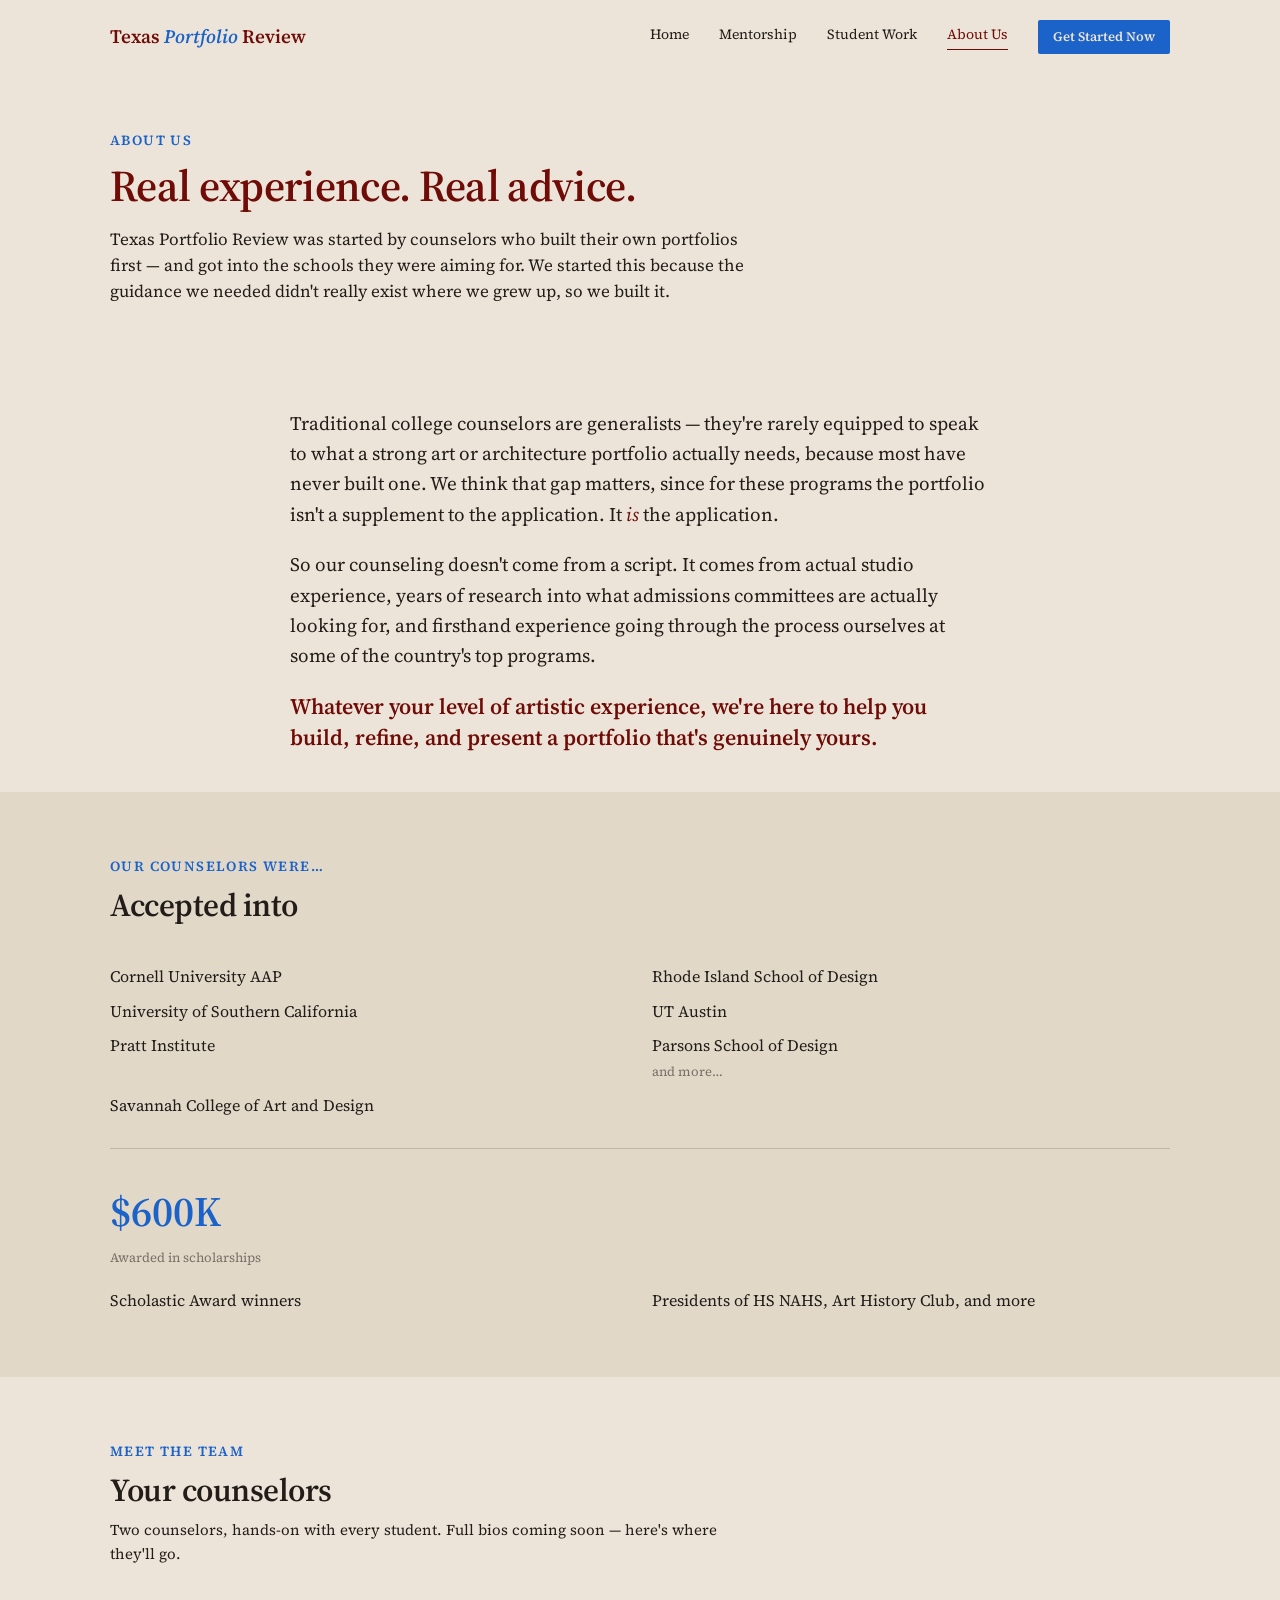
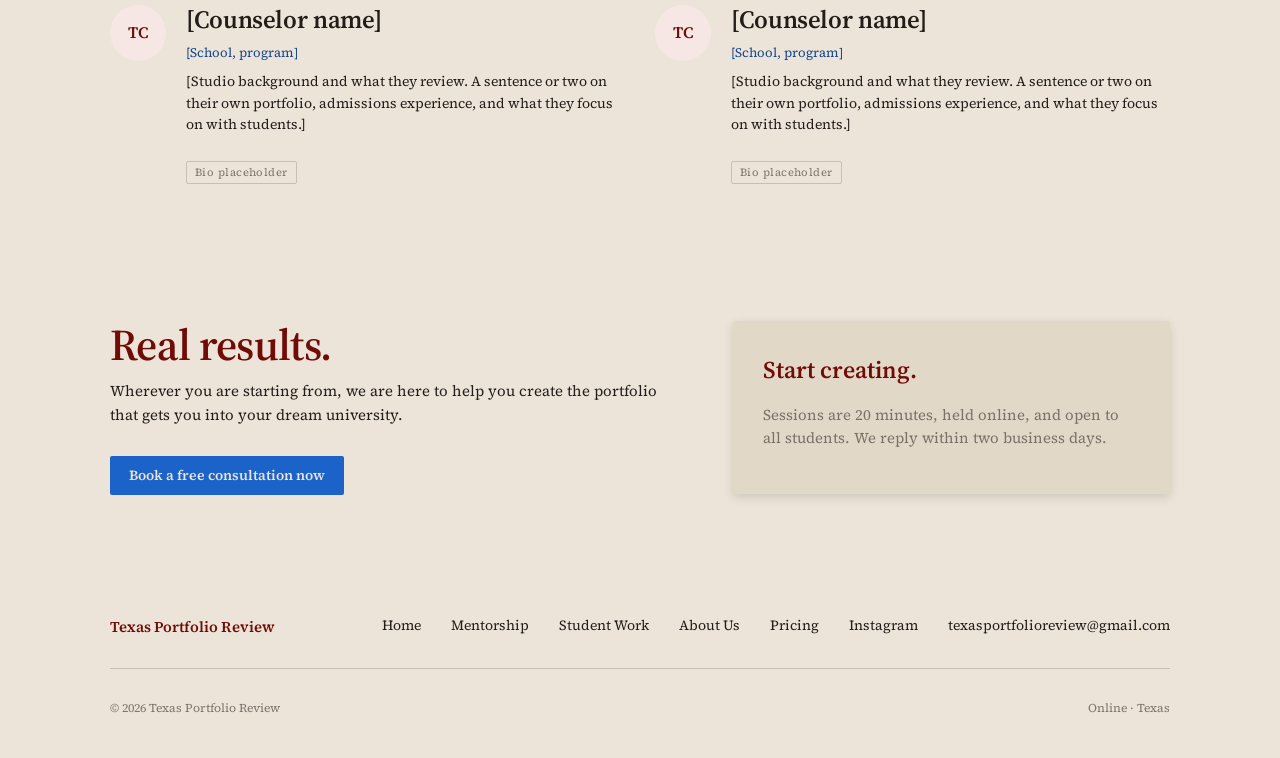
==== about.html @ 8acb7bf2 "Restructure About Us mission copy, sync school list, clean up stats Pull the closing mission sentenc" ====
<!DOCTYPE html>
<html lang="en">
<head>
<meta charset="UTF-8">
<script>document.documentElement.classList.add("js");</script>
<meta name="viewport" content="width=device-width, initial-scale=1.0">
<title>About Us — Texas Portfolio Review</title>
<meta name="description" content="Meet Texas Portfolio Review — counselors with real studio experience helping Texas students build admittance-worthy art and architecture portfolios.">
<link rel="icon" type="image/png" href="images/logo.png">
<link rel="stylesheet" href="css/styles.css">
</head>
<body>

<header class="site-nav">
  <div class="container site-nav__inner">
    <a href="index.html" class="site-nav__brand">Texas <em>Portfolio</em> Review</a>
    <button class="site-nav__toggle" data-nav-toggle aria-expanded="false" aria-label="Toggle menu" aria-controls="primary-nav">
      <span class="bar"></span><span class="bar"></span><span class="bar"></span>
    </button>
    <nav class="site-nav__links" data-nav-links id="primary-nav" aria-label="Primary" hidden>
      <a href="index.html">Home</a>
      <a href="mentorship.html">Mentorship</a>
      <a href="student-work.html">Student Work</a>
      <a href="about.html" aria-current="page">About Us</a>
    </nav>
    <a href="pricing.html" class="btn btn-primary btn-sm site-nav__book">Get Started Now</a>
  </div>
</header>

<main>

  <section class="page-header">
    <div class="container">
      <div class="kicker">About us</div>
      <h1>Real experience. Real advice.</h1>
      <p>Texas Portfolio Review was started by counselors who built their own portfolios first — and got into the schools they were aiming for. We started this because the guidance we needed didn't really exist where we grew up, so we built it.</p>
    </div>
  </section>

  <!-- ============ INTRO ============ -->
  <section class="section section--tight">
    <div class="container" style="max-width: 760px;">
      <p style="font-size:19px; line-height:1.6;">Traditional college counselors are generalists — they're rarely equipped to speak to what a strong art or architecture portfolio actually needs, because most have never built one. We think that gap matters, since for these programs the portfolio isn't a supplement to the application. It <em style="font-style:italic; color:var(--color-accent-700);">is</em> the application.</p>
      <p style="font-size:19px; line-height:1.6; margin-top:20px;">So our counseling doesn't come from a script. It comes from actual studio experience, years of research into what admissions committees are actually looking for, and firsthand experience going through the process ourselves at some of the country's top programs.</p>
      <p class="pull">Whatever your level of artistic experience, we're here to help you build, refine, and present a portfolio that's genuinely yours.</p>
    </div>
  </section>

  <!-- ============ CREDENTIALS ============ -->
  <section class="section section--surface">
    <div class="container">
      <div class="section-head">
        <div class="kicker">Our counselors were…</div>
        <h2>Accepted into</h2>
      </div>
      <ul class="school-list">
        <li>Cornell University AAP</li>
        <li>Rhode Island School of Design</li>
        <li>University of Southern California</li>
        <li>UT Austin</li>
        <li>Pratt Institute</li>
        <li>Parsons School of Design<br><span style="font-size:13px; color:var(--color-text-muted);">and more…</span></li>
        <li>Savannah College of Art and Design</li>
      </ul>
      <div style="border-top: 1px solid var(--color-divider); margin-top: var(--space-6); padding-top: var(--space-6);">
        <div class="stat-block">
          <div class="stat-block__num" style="font-size:42px;">$600K</div>
          <div class="stat-block__label">Awarded in scholarships</div>
        </div>
        <ul class="school-list" style="margin-top: var(--space-4); margin-bottom: 0;">
          <li>Scholastic Award winners</li>
          <li>Presidents of HS NAHS, Art History Club, and more</li>
        </ul>
      </div>
    </div>
  </section>

  <!-- ============ COUNSELORS ============ -->
  <section class="section" id="counselors">
    <div class="container">
      <div class="section-head">
        <div class="kicker">Meet the team</div>
        <h2>Your counselors</h2>
        <p>Two counselors, hands-on with every student. Full bios coming soon — here's where they'll go.</p>
      </div>
      <div class="counselor-grid">
        <div class="counselor-card">
          <div class="counselor-card__avatar">TC</div>
          <div>
            <h3>[Counselor name]</h3>
            <div class="counselor-card__role">[School, program]</div>
            <p class="bio">[Studio background and what they review. A sentence or two on their own portfolio, admissions experience, and what they focus on with students.]</p>
            <span class="placeholder-tag">Bio placeholder</span>
          </div>
        </div>
        <div class="counselor-card">
          <div class="counselor-card__avatar">TC</div>
          <div>
            <h3>[Counselor name]</h3>
            <div class="counselor-card__role">[School, program]</div>
            <p class="bio">[Studio background and what they review. A sentence or two on their own portfolio, admissions experience, and what they focus on with students.]</p>
            <span class="placeholder-tag">Bio placeholder</span>
          </div>
        </div>
      </div>
    </div>
  </section>

  <!-- ============ CLOSER ============ -->
  <section class="closer">
    <div class="container closer__grid">
      <div>
        <h2>Real results.</h2>
        <p>Wherever you are starting from, we are here to help you create the portfolio that gets you into your dream university.</p>
        <div style="margin-top:30px;">
          <a href="#" class="btn btn-primary" data-open-consult>Book a free consultation now</a>
        </div>
      </div>
      <div class="closer__panel elev-md">
        <p class="tag">Start creating.</p>
        <p style="font-size:15px; color:var(--color-text-muted);">Sessions are 20 minutes, held online, and open to all students. We reply within two business days.</p>
      </div>
    </div>
  </section>

</main>

<footer class="site-footer">
  <div class="container">
    <div class="site-footer__top">
      <span class="site-footer__brand">Texas Portfolio Review</span>
      <a href="index.html">Home</a>
      <a href="mentorship.html">Mentorship</a>
      <a href="student-work.html">Student Work</a>
      <a href="about.html">About Us</a>
      <a href="pricing.html">Pricing</a>
      <a href="https://www.instagram.com/texasportfolioreview/" target="_blank" rel="noopener">Instagram</a>
      <a href="mailto:texasportfolioreview@gmail.com">texasportfolioreview@gmail.com</a>
    </div>
    <hr class="rule">
    <div class="site-footer__bottom">
      <span>© 2026 Texas Portfolio Review</span>
      <span>Online · Texas</span>
    </div>
  </div>
</footer>

<!-- ============ BOOK-A-CONSULTATION MODAL (shared) ============ -->
<div class="modal-backdrop" id="consult-modal" hidden>
  <div class="modal" role="dialog" aria-modal="true" aria-labelledby="consult-title">
    <button class="modal__close" type="button" data-close-consult aria-label="Close">&times;</button>

    <form id="consult-form" novalidate action="https://formspree.io/f/myeganda" method="POST">
      <input type="hidden" name="_subject" value="New consultation request — Texas Portfolio Review">
      <div class="modal__eyebrow">Free intro consultation</div>
      <h2 id="consult-title">Book a free consultation</h2>
      <p class="modal__intro">No cost, no obligation, 20 minutes, held online. Tell us a bit about the student and we'll follow up within two business days.</p>

      <div class="field">
        <label for="cf-name">Student name</label>
        <input class="input" id="cf-name" name="name" type="text" placeholder="First and last" required>
      </div>
      <div class="field">
        <label for="cf-email">Email</label>
        <input class="input" id="cf-email" name="email" type="email" placeholder="you@example.com" required>
      </div>
      <div class="field">
        <label for="cf-grade">Grade level</label>
        <input class="input" id="cf-grade" name="grade" type="text" placeholder="e.g. 11th grade" required>
      </div>
      <div class="field">
        <label for="cf-pathway">Which pathway interests you?</label>
        <select class="input" id="cf-pathway" name="pathway">
          <option value="">Not sure yet</option>
          <option value="Early Start">Early Start</option>
          <option value="Review &amp; Refine">Review &amp; Refine</option>
          <option value="Baseline">Baseline</option>
          <option value="Async Review">Async Review</option>
        </select>
      </div>
      <div class="field">
        <label for="cf-message">Tell us about your work</label>
        <textarea class="input" id="cf-message" name="message" placeholder="Media you work in, where your portfolio stands today, schools you have in mind."></textarea>
      </div>

      <button type="submit" class="btn btn-primary btn-block">Request my free consultation</button>
      <p class="form-error" id="consult-error" hidden></p>
      <p class="form-note">Sessions are 20 minutes, held online. We reply within two business days.</p>
    </form>

    <div class="form-success" id="consult-success" hidden>
      <div class="form-success__mark">&check;</div>
      <h2>Request received</h2>
      <p>Thanks — we'll follow up by email within two business days to schedule your free consultation.</p>
    </div>
  </div>
</div>

<script src="js/main.js"></script>
</body>
</html>
---- css/styles.css ----
/* Broadsheet — design-system tokens and component classes. This file is the source of truth for the system's look; retune it here and see readme.md. */
@import url('https://fonts.googleapis.com/css2?family=Source+Serif+4:ital,wght@0,400;0,600;1,400&display=swap');

:root {
  /* Texas Portfolio Review — warm paper ground with the TPR red/blue
     override in place of Broadsheet's default cyan/magenta. See
     DESIGN-CONTEXT.md for the source of these values. */
  --color-bg: #ece4d8;
  --color-surface: #e2d8c8;
  --color-text: #221d19;
  --color-text-muted: color-mix(in srgb, var(--color-text) 55%, transparent);
  --color-accent: #a3120b;
  --color-accent-2: #1b62c9;
  --color-divider: color-mix(in srgb, #221d19 18%, transparent);

  /* Tonal ramps — generated in OKLCH on one shared lightness scale, so the
     same step of any role matches the others in visual value. */
  --color-neutral-100: #f8f4f4;
  --color-neutral-200: #eae7e7;
  --color-neutral-300: #d7d3d3;
  --color-neutral-400: #bab6b6;
  --color-neutral-500: #9b9797;
  --color-neutral-600: #7d7979;
  --color-neutral-700: #605d5d;
  --color-neutral-800: #444141;
  --color-neutral-900: #2d2b2b;

  --color-accent-100: #f7e7e4;
  --color-accent-200: #eecdc8;
  --color-accent-300: #e0a49c;
  --color-accent-400: #cd6a60;
  --color-accent-500: #b8332a;
  --color-accent-600: #8b0f09;
  --color-accent-700: #700c07;
  --color-accent-800: #560906;
  --color-accent-900: #380705;

  --color-accent-2-100: #e7eefb;
  --color-accent-2-200: #cbdcf6;
  --color-accent-2-300: #9eb9e3;
  --color-accent-2-400: #7197cf;
  --color-accent-2-500: #4474bc;
  --color-accent-2-600: #1751a8;
  --color-accent-2-700: #16468c;
  --color-accent-2-800: #113468;
  --color-accent-2-900: #0c2244;

  /* The third process ink — review round 3: the deck's print treatments
     (the CMYK separation and the misregistered plate numerals below) need
     the full four-color set. Cyan and magenta are the system's own accents;
     this yellow completes them, muted to the same press-ink register. A
     print treatment color, not an interface accent — body copy and chrome
     never take it. */
  --color-process-yellow: #edbb00;

  --font-heading: "Source Serif 4", system-ui, sans-serif;
  --font-heading-weight: 600;
  --font-body: "Source Serif 4", system-ui, sans-serif;

  --space-1: 5.0px;
  --space-2: 10.0px;
  --space-3: 15.0px;
  --space-4: 20.0px;
  --space-6: 30.0px;
  --space-8: 40.0px;

  --radius-sm: 1px;
  --radius-md: 2px;
  --radius-lg: 4px;

  /* Elevation — derived from the ground: soft ink-tinted shadows on a
     light theme, a hairline edge + ambient darkness on a dark one. */
  --shadow-sm: 0 1px 2px color-mix(in srgb, #2d2b2b 14%, transparent);
  --shadow-md: 0 3px 10px color-mix(in srgb, #2d2b2b 16%, transparent);
  --shadow-lg: 0 12px 32px color-mix(in srgb, #2d2b2b 22%, transparent);
}

body {
  background: var(--color-bg);
  color: var(--color-text);
  font-family: var(--font-body);
}
h1, h2, h3, h4 { font-family: var(--font-heading); font-weight: var(--font-heading-weight); }

.halftone{position:relative;filter:grayscale(0.35) contrast(1.15);overflow:hidden}
.halftone::after{content:"";position:absolute;inset:0;pointer-events:none;
  background-image:radial-gradient(circle,rgba(0,0,0,0.22) 30%,transparent 32%);
  background-size:3px 3px;mix-blend-mode:multiply}

/* The four-color separation treatment (review round 3) — a photograph
   printed as its misregistered process plates, after the Catalogue Three
   grammar. Markup: a figure.cmyk holding five copies of the image — the
   first is the layout sizer (hidden), then one per plate, each tagged
   .sep-c/.sep-m/.sep-y/.sep-k. The plates are extracted live by the SVG
   feColorMatrix filters in print-plates.js, the system's own defs —
   inlined in the compiled bundle every template page loads, and a
   page that links styles.css directly adds
   <script src="print-plates.js"></script> itself (the defs must be in
   the document: a data-URI filter reference would not survive Chromium,
   and external-file references are unreliable across engines) — nudged
   a few pixels out of register, and multiplied
   onto the paper ground; the halftone dot screens the recombined print.
   The plate offsets live with the deck's projection-scale CSS, since
   misregistration is sized to the output. */
.cmyk{position:relative;overflow:hidden;background:var(--color-bg)}
.cmyk img:first-child{opacity:0} /* layout sizer AND the alt-bearing image — opacity
  keeps it in the accessibility tree (visibility:hidden would drop the figure's only
  description); fully transparent, it adds nothing to the multiply backdrop */
.cmyk img+img{position:absolute;inset:0;width:100%;height:100%;object-fit:cover;mix-blend-mode:multiply}
.cmyk .sep-c{filter:url(#sep-c)}
.cmyk .sep-m{filter:url(#sep-m)}
.cmyk .sep-y{filter:url(#sep-y)}
.cmyk .sep-k{filter:url(#sep-k)}
.cmyk::after{content:"";position:absolute;inset:0;pointer-events:none;
  background-image:radial-gradient(circle,rgba(0,0,0,0.22) 30%,transparent 32%);
  background-size:3px 3px;mix-blend-mode:multiply}

/* The one-image separation (review round 9, promoted from the deck in the
   landing divergence) — the same four plates as ONE compound filter,
   #sep-all in print-plates.js, for a single swappable image: a .print
   wrapper inside the figure holds one <image-slot>, and the filter
   extracts, offsets and multiplies the plates live from whatever the slot
   shows. Markup: figure.cmyk > .print > image-slot (the page sizes the
   .print — aspect-ratio, or absolute fill for bleeds). Hover resolves
   the print into the photograph — the pressman checking registration on
   the light table — so the source shows crisp and any swap chrome stays
   legible; only the reduced-motion fallback below still lifts as a
   single cut (a url() filter cannot CSS-transition; the press driver
   animates the defs instead). */
.cmyk .print{position:relative;width:100%;filter:url(#sep-all)}
/* no hover end-state swap: the press driver (print-plates.js) eases the
   plates into register while purifying their inks to the pure-process
   separation on the same curve, so the converged four-plate merge IS
   the photograph (their multiply equals SourceGraphic by construction)
   — no cut anywhere on the animated path */
@media (prefers-reduced-motion: reduce), (hover: none), (pointer: coarse) {
  .cmyk .print:hover{filter:none} /* without the driver (it stands down on
    exactly these conditions), hover stays the old single cut to the
    crisp source */
}
.cmyk .print image-slot{width:100%;height:100%;display:block}

/* The plate numeral (review rounds 3-4) — display figures set as
   misregistered process plates, the catalog's cover grammar. Review
   round 4 (Barron): THREE plates — C, M, Y only, no black plate — so the
   dark core comes entirely from the C×M×Y multiply overlap (the inks
   product to exact black), with the fringes the registration drift; and
   the spread pulled in by half (less jumbled: one figure with plate
   fringes rather than figures sliding apart). Markup: a .cmyk-num holding
   a .paper span (the white of the sheet: the glyph's union, built from
   offset text-shadow copies) and three .plate spans. The construction
   carries its own ground (--cmyk-num-ground, defaulting to paper) painted
   on its padding box, so the multiply plates always have their backdrop
   even inside an isolated stacking context (entrance animations); the
   padding bleeds wider than any plate offset and the negative margin
   hands the layout box back. Offsets are em-scaled to the glyph. The
   .paper span carries the text once for assistive tech; the .plate spans
   are aria-hidden repeats. */
.cmyk-num{--cmyk-num-ground:var(--color-bg);
  position:relative;width:fit-content;line-height:0.9;
  font-feature-settings:"pnum" 1;
  background:var(--cmyk-num-ground);padding:0.12em;margin:-0.12em}
.cmyk-num .paper{color:var(--color-bg); /* the white of the sheet — always paper,
  whatever the ground: the plates read as printed on paper even when the
  surrounding page is ink */
  text-shadow:0.036em 0.025em 0 var(--color-bg),-0.031em -0.023em 0 var(--color-bg)}
.cmyk-num .plate{position:absolute;inset:0.12em;mix-blend-mode:multiply;
  text-box:trim-both cap alphabetic /* the host trims to its cap box; each
  absolute plate must trim its own line the same way, or its glyphs sit a
  half-leading below the paper union */}
.cmyk-num .plate-c{color:var(--color-accent)}

/* The plate headline (divergence round 3, Barron: "use both" — the
   photograph's plates AND the cover grammar's text plates, on the same
   page). The same three-plate construction as .cmyk-num — paper span
   carrying the real text, C/M/Y plate repeats, dark core from the
   multiply overlap — at HALF the numeral's round-4 offsets: the serif's
   display hairlines are thinner than the numeral strokes the spread was
   measured on, and the full offsets swallow them whole (probed at the
   hero's 80px — the fringes read as an anaglyph poster, not a breath
   out of register) — recut for display
   headlines that sit in running text blocks on the page's own paper:
   no ground painting and no padding bleed (the numeral's ground exists
   for isolated stacking contexts; a headline on the page multiplies
   straight onto the sheet), no width:fit-content and no line-height
   override (the host display class owns its metrics — apply this to
   each .line, which is position:relative for its plates), and the
   plates are inert to the hand (pointer-events/user-select none, so a
   triple-click selects the headline once, not four times). Plates take
   the same pointer lean as .cmyk-num. */
.cmyk-head{position:relative}
.cmyk-head .paper{color:var(--color-bg);
  text-shadow:0.027em 0.0185em 0 var(--color-bg),-0.0245em -0.0175em 0 var(--color-bg)
  /* the union's copies sit at the construction's halved plate offsets
     PLUS the full lean (0.018+0.009 / 0.0125+0.006, and mirrored), so
     the union still backs the plates at viewport-edge lean — invisible
     on the page's own paper, load-bearing on any other ground */}
.cmyk-head .plate{position:absolute;inset:0;mix-blend-mode:multiply;
  pointer-events:none;user-select:none;
  text-box:trim-both cap alphabetic /* match the host's trim, or the
  plates sit a half-leading below the paper union */}
.cmyk-head .plate-c{color:var(--color-accent)}
.cmyk-head .plate-m{color:var(--color-accent-2);
  translate:calc(0.018em + 0.009em*var(--press-nx, 0)) calc(0.0125em + 0.006em*var(--press-ny, 0))}
.cmyk-head .plate-y{color:var(--color-process-yellow);
  translate:calc(-0.0155em + 0.009em*var(--press-nx, 0)) calc(-0.0115em + 0.006em*var(--press-ny, 0))}
.cmyk-num .plate-m{color:var(--color-accent-2);
  translate:calc(0.036em + 0.018em*var(--press-nx, 0)) calc(0.025em + 0.0125em*var(--press-ny, 0))}
.cmyk-num .plate-y{color:var(--color-process-yellow);
  translate:calc(-0.031em + 0.018em*var(--press-nx, 0)) calc(-0.023em + 0.0125em*var(--press-ny, 0))}
/* --press-nx/--press-ny: the pointer lean as a bare -1..1 factor,
   published on :root by the press driver (print-plates.js) and zero
   whenever the driver stands down. Each construction scales the lean to
   its own spread (half of it, here as everywhere) so the moving plates
   drift a breath toward the cursor and the C plate holds. */

/* ══════════════════════════════════════════════════════════════════════════
   Components — built with the tokens above. Plain CSS
   on plain HTML: no JavaScript, no build step. Each class is documented in
   readme.md and demonstrated in foundations/ and components/.
   ══════════════════════════════════════════════════════════════════════ */

*, *::before, *::after { box-sizing: border-box; }
body { margin: 0; font-size: 15px; line-height: 1.55; font-weight: 400; }
h1, h2, h3, h4, h5, h6 {
  font-family: var(--font-heading); font-weight: var(--font-heading-weight);
  line-height: 1.12; letter-spacing: -0.015em; margin: 0 0 var(--space-2);
}
h1 { font-size: 42px; }
h2 { font-size: 32px; }
h3 { font-size: 25px; }
h4 { font-size: 20px; }
h5 { font-size: 16px; }
h6 { font-size: 13px; }
h6 { letter-spacing: 0.08em; text-transform: uppercase; }
p { margin: 0 0 var(--space-3); }
a { color: var(--color-accent); text-underline-offset: 3px; }
img { display: block; max-width: 100%; }
figure { margin: 0; }
figcaption {
  font-size: 11px; margin-top: var(--space-1);
  color: color-mix(in srgb, var(--color-text) 55%, transparent);
}
.text-muted { color: color-mix(in srgb, var(--color-text) 55%, transparent); }
:focus { outline: none; }
:focus-visible { outline: 2px solid var(--color-accent); outline-offset: 2px; }
::selection { background: color-mix(in srgb, var(--color-accent) 30%, transparent); }

/* — rules — */
.hr {
  height: 1px; border: 0; margin: var(--space-4) 0;
  background: var(--color-divider);
}

/* — buttons — */
.btn {
  display: inline-flex; align-items: center; justify-content: center; gap: 6px;
  cursor: pointer; text-decoration: none;
  font-family: var(--font-heading); font-weight: var(--font-heading-weight);
  font-size: 14px; line-height: 1.2; color: var(--color-text); /* matches the .input's 14px —
     the pair sits side by side in sign-up rows */
  background: transparent; border: 1px solid transparent;
  padding: var(--space-2) calc(var(--space-3) * 1.2);
  border-radius: var(--radius-md);
}
.btn svg { display: block; }
.btn:disabled { opacity: 0.45; cursor: not-allowed; }
.btn-primary { background: var(--color-accent-2); color: var(--color-bg); }
.btn-primary:hover { background: var(--color-accent-2-600); }
.btn-primary:active { background: var(--color-accent-2-700); }
.btn-secondary { border-color: var(--color-divider); }
.btn-secondary:hover { background: color-mix(in srgb, var(--color-text) 7%, transparent); }
.btn-secondary:active { background: color-mix(in srgb, var(--color-text) 14%, transparent); }
.btn-ghost { color: var(--color-accent); padding-inline: var(--space-1); }
.btn-ghost:hover { background: color-mix(in srgb, var(--color-accent) 10%, transparent); }
.btn-ghost:active { background: color-mix(in srgb, var(--color-accent) 18%, transparent); }
.btn-icon { width: 36px; height: 36px; padding: 0; }
.btn-block { width: 100%; margin-top: var(--space-2); }

/* — forms — */
.field > label {
  display: block; font-size: 12px; margin-bottom: 5px;
  color: color-mix(in srgb, var(--color-text) 70%, transparent);
}
.input {
  width: 100%; min-height: 36px; padding: 6px 10px; font: inherit;
  font-size: 14px; color: var(--color-text); caret-color: var(--color-accent);
  background: var(--color-surface);
  border: 1px solid var(--color-divider); border-radius: var(--radius-md);
}
.input::placeholder { color: color-mix(in srgb, var(--color-text) 65%, transparent); opacity: 1; }
  /* explicit, measured: the browser default gray misses the 4.5:1 small-text bar on
     the surface fill; 65% ink measures 4.8:1 there, still a step quieter than typed
     text (opacity:1 overrides Firefox's default placeholder fade) */
.input:hover { border-color: color-mix(in srgb, var(--color-text) 45%, transparent); }
.input:focus-visible { border-color: var(--color-accent); outline-offset: 0; }
textarea.input { min-height: 90px; resize: vertical; }
.radio { display: inline-flex; align-items: center; gap: 8px; cursor: pointer; font-size: 14px; }
.radio input, .seg-opt input {
  position: absolute; opacity: 0; width: 0; height: 0; pointer-events: none;
}
.radio .dot {
  width: 16px; height: 16px; flex: none; border-radius: 50%;
  border: 1.5px solid var(--color-divider);
}
.radio:hover .dot { border-color: var(--color-accent); }
.radio input:checked + .dot {
  border-color: var(--color-accent); background: var(--color-accent);
  box-shadow: inset 0 0 0 4px var(--color-bg);
}
.radio input:focus-visible + .dot { outline: 2px solid var(--color-accent); outline-offset: 2px; }
.seg {
  display: inline-flex; overflow: hidden;
  border: 1px solid var(--color-divider); border-radius: var(--radius-md);
}
.seg-opt {
  display: inline-flex; align-items: center; gap: 6px;
  padding: 7px 12px; font-size: 13px; cursor: pointer;
}
.seg-opt + .seg-opt { border-left: 1px solid var(--color-divider); }
.seg-opt:has(input:checked) { background: var(--color-accent); color: var(--color-bg); }
.seg-opt:not(:has(input:checked)):hover { background: color-mix(in srgb, var(--color-text) 7%, transparent); }
.seg-opt:has(input:focus-visible) { outline: 2px solid var(--color-accent); outline-offset: -2px; }

/* — cards — */
.card {
  display: flex; flex-direction: column; gap: var(--space-2);
  padding: var(--space-3); border-radius: var(--radius-md); background: var(--color-surface);
}
.card-kicker { font-size: 10px; letter-spacing: 0.1em; text-transform: uppercase; color: var(--color-accent); }
.card-title {
  font-family: var(--font-heading); font-weight: var(--font-heading-weight);
  font-size: 17px; line-height: 1.2;
}
.card-body { margin: 0; font-size: 13px; opacity: 0.8; flex: 1; }
.card-meta {
  display: flex; align-items: center; gap: 6px; font-size: 11px;
  color: color-mix(in srgb, var(--color-text) 50%, transparent);
}
.elev-sm { box-shadow: var(--shadow-sm); }
.elev-md { box-shadow: var(--shadow-md); }
.elev-lg { box-shadow: var(--shadow-lg); }

/* — tags — */
.tag {
  display: inline-flex; align-items: center; font-size: 11px;
  font-family: var(--font-heading); font-weight: var(--font-heading-weight);
  letter-spacing: 0.02em; padding: 3px 10px;
  border-radius: calc(var(--radius-md) * 0.75);
}
.tag-accent { background: var(--color-accent-100); color: var(--color-accent-800); }
.tag-accent-2 { background: var(--color-accent-2-100); color: var(--color-accent-2-800); }
.tag-neutral { background: var(--color-neutral-100); color: var(--color-neutral-800); }
.tag-outline { border: 1px solid var(--color-accent); color: var(--color-accent); }

/* — navigation — */
.nav {
  display: flex; align-items: center; gap: var(--space-4);
  padding: var(--space-3) var(--space-4);
  border-bottom: none;
}
.nav-brand {
  font-family: var(--font-heading); font-weight: var(--font-heading-weight);
  font-size: 18px; margin-right: auto;
}
.nav a { color: inherit; text-decoration: none; font-size: 14px; }
.nav a:hover, .nav a[aria-current='page'] { color: var(--color-accent); }

/* — tables — */
.table { width: 100%; border-collapse: collapse; font-size: 14px; }
.table th {
  text-align: left; font-size: 11px; letter-spacing: 0.08em; text-transform: uppercase;
  color: color-mix(in srgb, var(--color-text) 60%, transparent);
  padding: var(--space-2); border-bottom: 1px solid var(--color-divider);
}
.table td {
  padding: var(--space-2);
  border-bottom: 1px solid color-mix(in srgb, var(--color-text) 8%, transparent);
}
.table tbody tr:hover { background: color-mix(in srgb, var(--color-text) 4%, transparent); }

/* — dialog — */
.dialog-backdrop {
  position: fixed; inset: 0; display: grid; place-items: center;
  padding: var(--space-4);
  background: color-mix(in srgb, var(--color-neutral-900) 50%, transparent);
}
.dialog {
  width: min(440px, 100%); display: flex; flex-direction: column; gap: var(--space-3);
  padding: var(--space-4); border-radius: var(--radius-lg);
  background: var(--color-surface); box-shadow: var(--shadow-lg);
}
.dialog-title {
  font-family: var(--font-heading); font-weight: var(--font-heading-weight);
  font-size: 20px;
}
.dialog-body { font-size: 14px; opacity: 0.85; }
.dialog-actions { display: flex; justify-content: flex-end; gap: var(--space-2); margin-top: var(--space-2); }

/* ══════════════════════════════════════════════════════════════════════════
   Texas Portfolio Review — site chrome
   Page layout for index / mentorship / about / student-work: header,
   hero, section rhythm, page-specific blocks, footer and the shared
   consultation modal. Built entirely on the token layer and the
   component classes above — no new colors, no new sizes.
   ══════════════════════════════════════════════════════════════════ */

.container { max-width: 1120px; margin: 0 auto; padding: 0 var(--space-6); }

.kicker {
  font-family: var(--font-heading); font-weight: var(--font-heading-weight);
  font-size: 14px; letter-spacing: 0.1em; text-transform: uppercase;
  color: var(--color-accent-2); margin-bottom: var(--space-2);
}
.kicker .num, .section-head .num { font-size: 11px; color: var(--color-accent-700); margin-right: 6px; }

.rule { height: 1px; border: 0; margin: var(--space-6) 0; background: var(--color-divider); }
.rule--thick { height: 3px; border: 0; background: var(--color-accent-700); }

.pull {
  font-family: var(--font-heading); font-weight: var(--font-heading-weight);
  font-size: 22px; line-height: 1.4; color: var(--color-accent-700);
  margin: var(--space-4) 0 0;
}
.desc { font-size: 14px; color: var(--color-text-muted); }

/* — header — */
.site-nav { position: relative; z-index: 40; padding: var(--space-4) 0; background: var(--color-bg); }
.site-nav__inner { display: flex; align-items: center; gap: var(--space-6); }
.site-nav__brand {
  margin-right: auto; font-family: var(--font-heading); font-weight: var(--font-heading-weight);
  font-size: 19px; color: var(--color-accent-700); text-decoration: none;
}
.site-nav__brand em { font-style: italic; color: var(--color-accent-2); }
.site-nav__toggle {
  display: none; flex-direction: column; justify-content: center; gap: 5px;
  width: 36px; height: 36px; padding: 0; border: 0; background: transparent; cursor: pointer;
}
.site-nav__toggle .bar { display: block; width: 22px; height: 2px; background: var(--color-text); }
.site-nav__links { display: flex; align-items: center; gap: var(--space-6); }
.site-nav__links a {
  font-size: 14px; text-decoration: none; color: var(--color-text);
  padding-bottom: 3px; border-bottom: 1px solid transparent;
}
.site-nav__links a:hover, .site-nav__links a[aria-current='page'] {
  color: var(--color-accent-700); border-bottom-color: var(--color-accent-700);
}
.btn-sm { font-size: 13px; padding: 8px 14px; }

@media (max-width: 780px) {
  .site-nav__toggle { display: flex; }
  .site-nav__links {
    position: absolute; top: 100%; left: 0; right: 0; z-index: 40;
    flex-direction: column; align-items: flex-start; gap: 0;
    background: var(--color-bg); border-top: 1px solid var(--color-divider);
    padding: var(--space-2) var(--space-6);
  }
  .site-nav__links a { width: 100%; padding: 12px 0; border-bottom: 1px solid var(--color-divider); }
  .site-nav__links[hidden] { display: none; }
}

/* — hero (index) — */
.hero { padding: 56px 0 48px; }
.hero__grid { display: grid; grid-template-columns: 1.6fr 1fr; gap: 64px; align-items: start; }
.hero h1 { font-size: 54px; line-height: 1.05; color: var(--color-accent-700); }
.hero h1 em { font-style: italic; color: var(--color-accent-2); }
.hero__sub { font-size: 17px; line-height: 1.6; max-width: 520px; }
.hero__cta { display: flex; align-items: center; gap: var(--space-4); flex-wrap: wrap; margin-top: var(--space-4); }
.hero__note { font-size: 13px; color: var(--color-text-muted); }
.hero__panel-label {
  font-size: 12px; letter-spacing: 0.08em; text-transform: uppercase;
  color: var(--color-text-muted);
}
.hero__schools {
  display: flex; flex-direction: column; gap: 11px; margin-top: var(--space-2);
  font-family: var(--font-heading); font-weight: var(--font-heading-weight);
  font-size: 16px; color: var(--color-accent-700);
}
.hero__stats { margin-top: 26px; padding-top: 18px; border-top: 1px solid var(--color-divider); }
.hero__stat-num {
  font-family: var(--font-heading); font-weight: var(--font-heading-weight);
  font-size: 30px; color: var(--color-accent-2);
}
.hero__stat-label { font-size: 13px; color: var(--color-text-muted); margin-top: 2px; }

@media (max-width: 900px) {
  .hero__grid { grid-template-columns: 1fr; gap: 40px; }
  .hero h1 { font-size: 38px; }
}

/* — school logo carousel (index) — */
.logo-strip { padding: 44px 0 56px; }
.logo-strip__viewport {
  overflow: hidden;
  -webkit-mask-image: linear-gradient(90deg, transparent, #000 6%, #000 94%, transparent);
  mask-image: linear-gradient(90deg, transparent, #000 6%, #000 94%, transparent);
}
.logo-strip__track {
  display: flex; align-items: center; gap: 72px; width: max-content;
  animation: logo-scroll 32s linear infinite;
}
.logo-strip__item { flex: none; height: 60px; display: flex; align-items: center; }
.logo-strip__item img { height: 100%; width: auto; object-fit: contain; }
.logo-strip__item--parsons img { height: 60%; }
@keyframes logo-scroll { from { transform: translateX(0); } to { transform: translateX(-50%); } }
@media (prefers-reduced-motion: reduce) { .logo-strip__track { animation: none; } }

/* — section rhythm — */
.section { padding: 64px 0; }
.section--tight { padding: 40px 0; }
.section--surface { background: var(--color-surface); }
.section-head { max-width: 640px; margin-bottom: 40px; }
.grid-2 { display: grid; grid-template-columns: 1fr 1fr; gap: 56px; }
.beat-head { display: flex; align-items: baseline; gap: 12px; margin-bottom: var(--space-3); }
.beat-head__num { font-family: var(--font-heading); font-size: 11px; color: var(--color-accent-700); }
.beat-head h2 { font-size: 14px; letter-spacing: 0.1em; text-transform: uppercase; margin: 0; color: var(--color-accent-2); }

@media (max-width: 860px) { .grid-2 { grid-template-columns: 1fr; gap: 32px; } }

/* — pathways preview (index) — */
.path-grid { display: grid; grid-template-columns: 1fr 1fr; gap: 48px; }
.path-card__eyebrow {
  font-size: 12px; letter-spacing: 0.08em; text-transform: uppercase;
  color: var(--color-accent-2); margin-bottom: 6px;
}
.path-grid h3, .path-detail h3 { font-size: 32px; margin: 2px 0 12px; color: var(--color-accent-700); }
.path-mini-steps {
  display: flex; align-items: center; gap: 10px; margin: 16px 0;
  font-family: var(--font-heading); font-weight: var(--font-heading-weight); font-size: 14px;
}
.path-mini-steps .arrow { color: var(--color-text-muted); font-weight: 400; }
.path-best-for { font-size: 14px; margin-top: 8px; }

@media (max-width: 860px) { .path-grid { grid-template-columns: 1fr; gap: 36px; } }

/* — pathway detail (mentorship) — */
.path-detail { display: grid; grid-template-columns: 0.9fr 1.4fr; gap: 56px; align-items: start; }
.path-card__cta { margin-top: var(--space-4); }
.path-steps { display: grid; grid-template-columns: repeat(3, 1fr); gap: var(--space-4); }
.step-card { background: var(--color-surface); }
.step-card__head { display: flex; align-items: center; justify-content: space-between; gap: var(--space-2); }
.step-card h4 { font-size: 26px; }
.step-icon { display: block; flex-shrink: 0; }

@media (max-width: 900px) {
  .path-detail { grid-template-columns: 1fr; gap: 32px; }
  .path-steps { grid-template-columns: 1fr; }
}

/* — key aspects (mentorship) — */
.aspect-grid { display: grid; grid-template-columns: repeat(4, 1fr); gap: var(--space-4); }
.aspect-card h3 { font-size: 17px; margin: var(--space-2) 0 0; }
.aspect-card .desc { font-size: 14px; }

@media (max-width: 900px) { .aspect-grid { grid-template-columns: 1fr 1fr; } }
@media (max-width: 560px) { .aspect-grid { grid-template-columns: 1fr; } }

/* — counselor credentials preview (index) — */
.credential-list { list-style: none; margin: 0; padding: 0; display: flex; flex-direction: column; gap: var(--space-3); font-size: 16px; }
.credential-sublist {
  list-style: none; margin: 10px 0 0; padding: 0;
  display: flex; flex-direction: column; gap: 6px;
  font-size: 14px; color: var(--color-text-muted);
}

.counselor-preview-grid { display: flex; flex-direction: column; gap: var(--space-6); }
.counselor-preview-card { display: flex; flex-direction: column; gap: var(--space-2); }
.counselor-preview-card__row { display: flex; align-items: center; gap: var(--space-4); }
.counselor-preview-card__photo {
  flex: none; width: 88px; height: 88px; background: var(--color-surface);
  border: 1px solid var(--color-divider);
  display: flex; align-items: center; justify-content: center;
  font-size: 12px; color: var(--color-text-muted);
}
.counselor-preview-card h3 { font-size: 17px; margin: 0; }
.counselor-preview-card__school { font-size: 13px; color: var(--color-accent-2-700); margin-top: 2px; }

/* — student work grid (index preview + full gallery) — */
.work-grid { display: grid; grid-template-columns: repeat(3, 1fr); gap: var(--space-6); }
.work-card__thumb {
  aspect-ratio: 4 / 3; background: var(--color-surface); border: 1px solid var(--color-divider);
  display: flex; align-items: center; justify-content: center;
  font-size: 12px; color: var(--color-text-muted); margin-bottom: var(--space-2);
}
.work-card__meta { display: flex; align-items: baseline; justify-content: space-between; gap: var(--space-2); }
.work-card__meta h3 { font-size: 17px; margin: 0; }
.work-card__tag {
  flex: none; font-size: 11px; letter-spacing: 0.02em; color: var(--color-accent-2-700);
  background: var(--color-accent-2-100); padding: 2px 8px; border-radius: calc(var(--radius-md) * 0.75);
}
.work-card .desc { margin-top: 6px; }

@media (max-width: 900px) { .work-grid { grid-template-columns: 1fr 1fr; } }
@media (max-width: 560px) { .work-grid { grid-template-columns: 1fr; } }

/* — student work filter bar — */
.filter-bar { display: flex; flex-wrap: wrap; gap: var(--space-2); margin-bottom: var(--space-6); }
.filter-btn {
  font-family: var(--font-heading); font-size: 13px; cursor: pointer;
  padding: 7px 14px; border: 1px solid var(--color-divider); border-radius: var(--radius-md);
  background: transparent; color: var(--color-text);
}
.filter-btn:hover { background: color-mix(in srgb, var(--color-text) 6%, transparent); }
.filter-btn[aria-pressed='true'] {
  background: var(--color-accent-700); border-color: var(--color-accent-700); color: var(--color-bg);
}

/* — about: school list, stats, counselor bios — */
.school-list {
  list-style: none; margin: 0 0 var(--space-6); padding: 0;
  display: grid; grid-template-columns: 1fr 1fr; gap: 10px 24px; font-size: 16px;
}
@media (max-width: 640px) { .school-list { grid-template-columns: 1fr; } }

.stat-row {
  display: grid; grid-template-columns: repeat(3, 1fr); gap: var(--space-6);
  margin-top: var(--space-6); padding-top: var(--space-6); border-top: 1px solid var(--color-divider);
}
.stat-block__num {
  font-family: var(--font-heading); font-weight: var(--font-heading-weight);
  font-size: 30px; color: var(--color-accent-2);
}
.stat-block__label { font-size: 13px; color: var(--color-text-muted); margin-top: 4px; }
@media (max-width: 720px) { .stat-row { grid-template-columns: 1fr; gap: var(--space-4); } }

.counselor-grid { display: grid; grid-template-columns: 1fr 1fr; gap: var(--space-6); }
.counselor-card { display: flex; gap: var(--space-4); }
.counselor-card__avatar {
  flex: none; width: 56px; height: 56px; border-radius: 50%;
  background: var(--color-accent-100); color: var(--color-accent-700);
  display: flex; align-items: center; justify-content: center;
  font-family: var(--font-heading); font-weight: var(--font-heading-weight); font-size: 16px;
}
.counselor-card__role { font-size: 13px; color: var(--color-accent-2-700); margin: 2px 0 8px; }
.counselor-card .bio { font-size: 14px; }
.placeholder-tag {
  display: inline-flex; font-size: 11px; letter-spacing: 0.04em; color: var(--color-text-muted);
  border: 1px solid var(--color-divider); padding: 2px 8px;
  border-radius: var(--radius-md); margin-top: var(--space-2);
}
@media (max-width: 720px) { .counselor-grid { grid-template-columns: 1fr; } }

/* — pricing packages — */
.pricing-grid { display: grid; grid-template-columns: repeat(4, 1fr); gap: var(--space-4); align-items: stretch; }
.pricing-card { padding: var(--space-4) var(--space-4) var(--space-6); gap: var(--space-3); }
.pricing-card__eyebrow {
  display: flex; align-items: center; justify-content: space-between; gap: var(--space-2);
}
.pricing-card h3 { font-size: 21px; margin: 0; color: var(--color-accent-700); }
.pricing-card .desc { min-height: 40px; }
.pricing-card__price {
  display: flex; align-items: baseline; gap: 6px; margin-top: var(--space-2);
  font-family: var(--font-heading); font-weight: var(--font-heading-weight);
}
.pricing-card__price .amount { font-size: 34px; color: var(--color-accent-2); line-height: 1; }
.pricing-card__price .per { font-size: 13px; color: var(--color-text-muted); font-weight: 400; }
.pricing-card__price-row {
  display: flex; align-items: baseline; justify-content: space-between; gap: var(--space-2);
  font-size: 14px; padding: 7px 0; border-bottom: 1px solid var(--color-divider);
}
.pricing-card__price-row:last-of-type { border-bottom: none; }
.pricing-card__price-row .amount { font-family: var(--font-heading); font-weight: var(--font-heading-weight); font-size: 19px; color: var(--color-accent-2); }
.pricing-card__list { list-style: none; margin: 0; padding: 0; font-size: 14px; flex: 1; display: flex; flex-direction: column; gap: 8px; }
.pricing-card__list li { padding-left: 16px; position: relative; }
.pricing-card__list li::before { content: "—"; position: absolute; left: 0; color: var(--color-accent); }
.pricing-card .btn { margin-top: auto; align-self: flex-start; }
@media (max-width: 980px) { .pricing-grid { grid-template-columns: 1fr 1fr; } }
@media (max-width: 620px) { .pricing-grid { grid-template-columns: 1fr; } }

.pricing-note { font-size: 13px; color: var(--color-text-muted); margin-top: var(--space-4); }

/* — page header (interior pages) — */
.page-header { padding: 56px 0 48px; }
.page-header h1 { font-size: 44px; color: var(--color-accent-700); max-width: 760px; }
.page-header p { font-size: 17px; max-width: 640px; margin-top: var(--space-3); }
@media (max-width: 640px) { .page-header h1 { font-size: 32px; } }

/* — closing CTA (all pages) — */
.closer { padding: 72px 0; }
.closer__grid { display: grid; grid-template-columns: 1.3fr 1fr; gap: 56px; align-items: center; }
.closer h2 { font-size: 44px; color: var(--color-accent-700); }
.closer__panel { background: var(--color-surface); padding: var(--space-6); border-radius: var(--radius-lg); }
.closer__panel .tag {
  background: none; padding: 0; border-radius: 0;
  color: var(--color-accent-700); font-size: 24px; letter-spacing: 0;
  margin-bottom: var(--space-3);
}
@media (max-width: 860px) { .closer__grid { grid-template-columns: 1fr; gap: 32px; } }

/* — footer — */
.site-footer { padding: 48px 0 40px; }
.site-footer__top { display: flex; flex-wrap: wrap; align-items: center; gap: var(--space-4) var(--space-6); margin-bottom: var(--space-4); }
.site-footer__brand { font-family: var(--font-heading); font-weight: var(--font-heading-weight); color: var(--color-accent-700); margin-right: auto; }
.site-footer__top a { font-size: 14px; color: var(--color-text); text-decoration: none; }
.site-footer__top a:hover { color: var(--color-accent-700); }
.site-footer__bottom { display: flex; justify-content: space-between; font-size: 12px; color: var(--color-text-muted); }
@media (max-width: 640px) { .site-footer__bottom { flex-direction: column; gap: 4px; } }

/* — shared consultation modal — */
.modal-backdrop {
  position: fixed; inset: 0; z-index: 100; display: grid; place-items: center;
  padding: var(--space-4); background: color-mix(in srgb, var(--color-neutral-900) 55%, transparent);
}
.modal-backdrop[hidden] { display: none; }
.modal {
  position: relative; width: min(480px, 100%); max-height: 90vh; overflow-y: auto;
  background: var(--color-bg); padding: var(--space-8) var(--space-6) var(--space-6);
  border-radius: var(--radius-lg); box-shadow: var(--shadow-lg);
}
.modal__close {
  position: absolute; top: var(--space-3); right: var(--space-3);
  width: 32px; height: 32px; border: 0; background: transparent; cursor: pointer;
  font-size: 20px; line-height: 1; color: var(--color-text-muted);
}
.modal__close:hover { color: var(--color-text); }
.modal__eyebrow {
  font-size: 12px; letter-spacing: 0.08em; text-transform: uppercase;
  color: var(--color-accent-2); margin-bottom: var(--space-2);
}
.modal__intro { font-size: 14px; color: var(--color-text-muted); margin-bottom: var(--space-4); }
.modal .field { margin-bottom: var(--space-3); }
.form-note { font-size: 12px; color: var(--color-text-muted); text-align: center; margin: var(--space-2) 0 0; }
.form-error { font-size: 13px; color: var(--color-accent-700); text-align: center; margin: var(--space-2) 0 0; }
.form-success { text-align: center; padding: var(--space-6) 0; }
.form-success__mark {
  width: 48px; height: 48px; margin: 0 auto var(--space-3); border-radius: 50%;
  background: var(--color-accent-2-100); color: var(--color-accent-2-700);
  display: flex; align-items: center; justify-content: center; font-size: 22px;
}

/* — reveal on scroll — */
/* Scoped under .js (set by an inline script in <head>) so content stays
   visible by default if JavaScript never runs — the hide-then-reveal
   effect is only ever applied on top of an already-visible page. */
.js main > section {
  opacity: 0; transform: translateY(28px);
  transition: opacity 0.7s ease, transform 0.7s ease;
}
.js main > section.is-visible { opacity: 1; transform: translateY(0); }
@media (prefers-reduced-motion: reduce) {
  .js main > section { opacity: 1; transform: none; transition: none; }
}
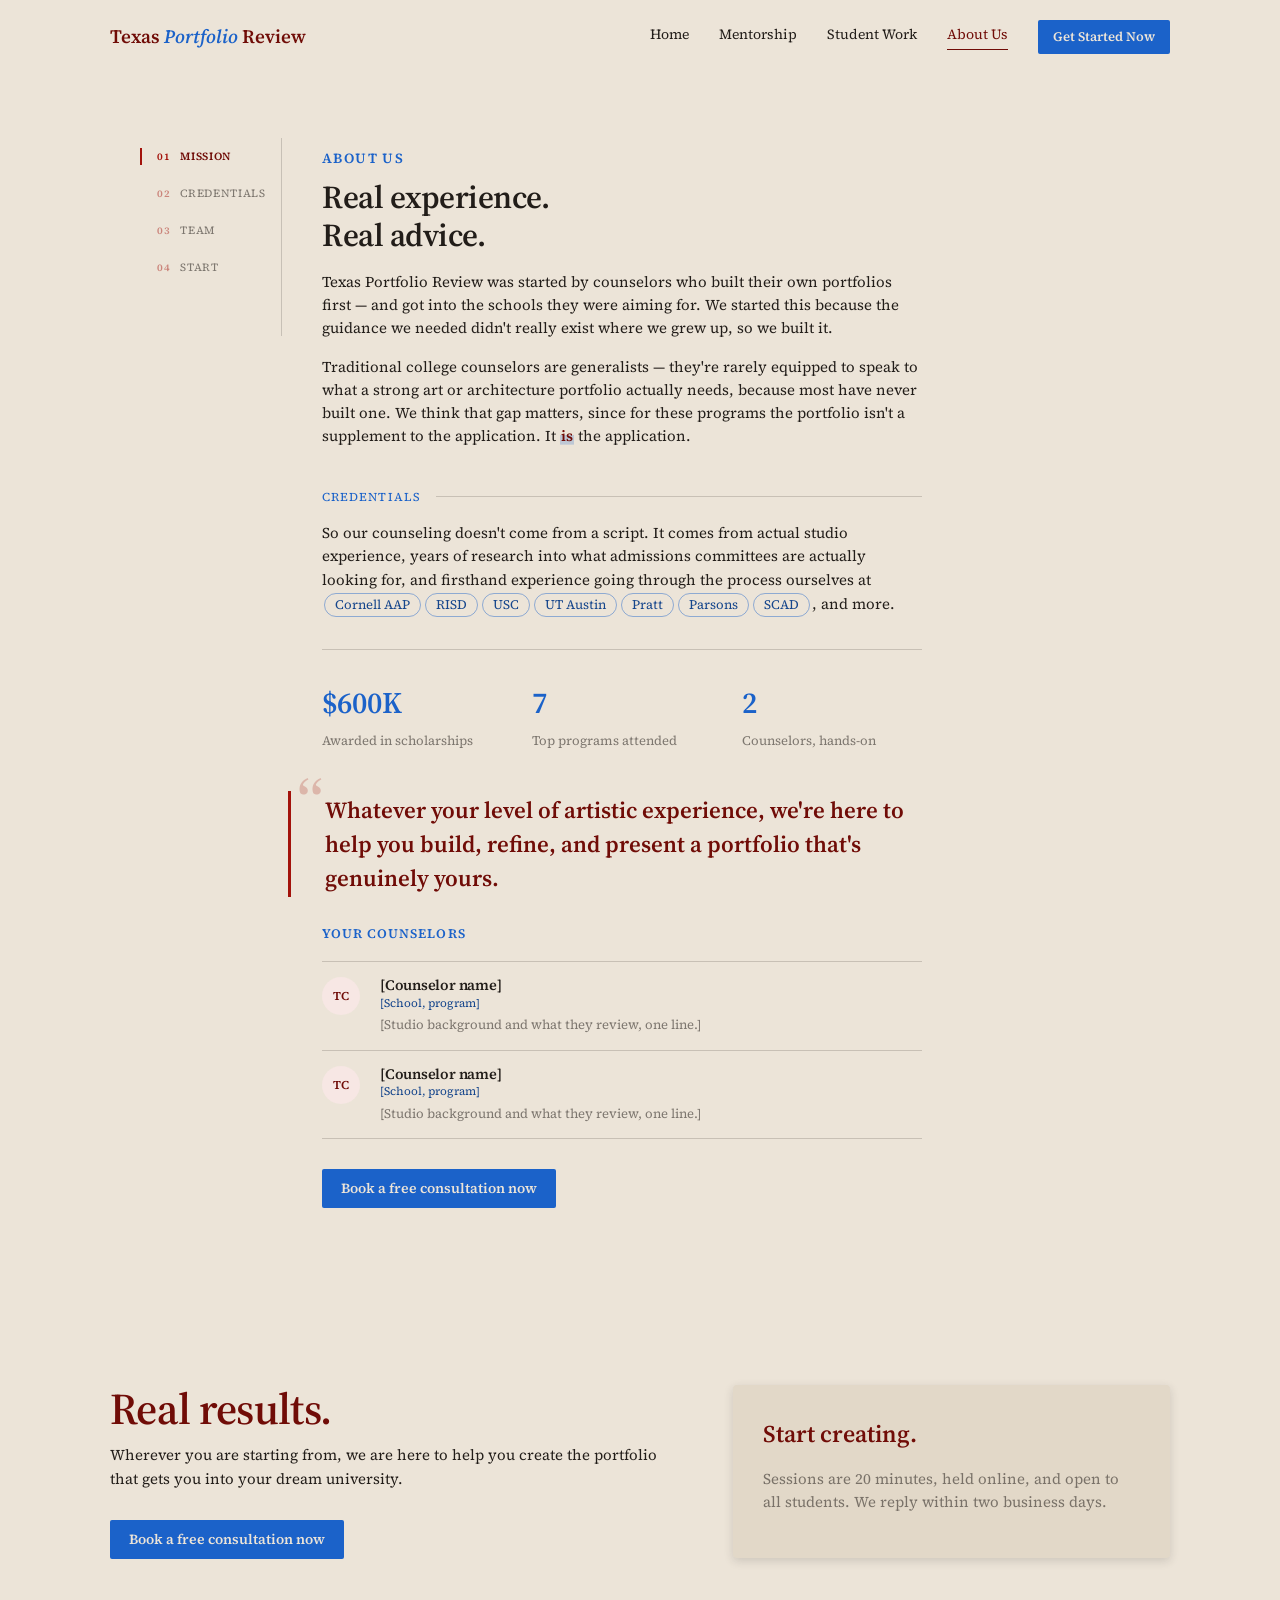
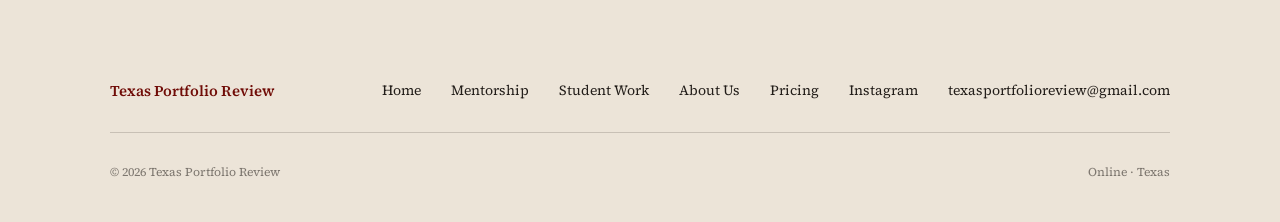
==== commit ff168e42: "Rebuild About Us page as an editorial reading-rail layout Replaces the boxed intro/credentials/couns" ====
--- a/about.html
+++ b/about.html
@@ -29,78 +29,69 @@
 
 <main>
 
-  <section class="page-header">
+  <!-- ============ ABOUT: READING RAIL ============ -->
+  <section class="section">
     <div class="container">
-      <div class="kicker">About us</div>
-      <h1>Real experience. Real advice.</h1>
-      <p>Texas Portfolio Review was started by counselors who built their own portfolios first — and got into the schools they were aiming for. We started this because the guidance we needed didn't really exist where we grew up, so we built it.</p>
-    </div>
-  </section>
+      <div class="rail-layout">
+        <nav class="rail-nav" aria-label="On this page">
+          <a href="#m-mission" data-target="m-mission" class="on"><b>01</b>Mission</a>
+          <a href="#m-credentials" data-target="m-credentials"><b>02</b>Credentials</a>
+          <a href="#m-team" data-target="m-team"><b>03</b>Team</a>
+          <a href="#m-start" data-target="m-start"><b>04</b>Start</a>
+        </nav>
+        <div class="rail-body">
+          <section id="m-mission">
+            <div class="kicker">About us</div>
+            <h1>Real experience.<br>Real advice.</h1>
+            <p>Texas Portfolio Review was started by counselors who built their own portfolios first — and got into the schools they were aiming for. We started this because the guidance we needed didn't really exist where we grew up, so we built it.</p>
+            <p>Traditional college counselors are generalists — they're rarely equipped to speak to what a strong art or architecture portfolio actually needs, because most have never built one. We think that gap matters, since for these programs the portfolio isn't a supplement to the application. It <span class="hl">is</span> the application.</p>
+          </section>
 
-  <!-- ============ INTRO ============ -->
-  <section class="section section--tight">
-    <div class="container" style="max-width: 760px;">
-      <p style="font-size:19px; line-height:1.6;">Traditional college counselors are generalists — they're rarely equipped to speak to what a strong art or architecture portfolio actually needs, because most have never built one. We think that gap matters, since for these programs the portfolio isn't a supplement to the application. It <em style="font-style:italic; color:var(--color-accent-700);">is</em> the application.</p>
-      <p style="font-size:19px; line-height:1.6; margin-top:20px;">So our counseling doesn't come from a script. It comes from actual studio experience, years of research into what admissions committees are actually looking for, and firsthand experience going through the process ourselves at some of the country's top programs.</p>
-      <p class="pull">Whatever your level of artistic experience, we're here to help you build, refine, and present a portfolio that's genuinely yours.</p>
-    </div>
-  </section>
+          <section id="m-credentials">
+            <div class="rail-eyebrow">Credentials</div>
+            <p>So our counseling doesn't come from a script. It comes from actual studio experience, years of research into what admissions committees are actually looking for, and firsthand experience going through the process ourselves at
+              <span class="chip">Cornell AAP</span><span class="chip">RISD</span><span class="chip">USC</span><span class="chip">UT Austin</span><span class="chip">Pratt</span><span class="chip">Parsons</span><span class="chip">SCAD</span>, and more.
+            </p>
+            <div class="stat-row">
+              <div class="stat-block">
+                <div class="stat-block__num">$600K</div>
+                <div class="stat-block__label">Awarded in scholarships</div>
+              </div>
+              <div class="stat-block">
+                <div class="stat-block__num">7</div>
+                <div class="stat-block__label">Top programs attended</div>
+              </div>
+              <div class="stat-block">
+                <div class="stat-block__num">2</div>
+                <div class="stat-block__label">Counselors, hands-on</div>
+              </div>
+            </div>
+            <p class="pull-big">Whatever your level of artistic experience, we're here to help you build, refine, and present a portfolio that's genuinely yours.</p>
+          </section>
 
-  <!-- ============ CREDENTIALS ============ -->
-  <section class="section section--surface">
-    <div class="container">
-      <div class="section-head">
-        <div class="kicker">Our counselors were…</div>
-        <h2>Accepted into</h2>
-      </div>
-      <ul class="school-list">
-        <li>Cornell University AAP</li>
-        <li>Rhode Island School of Design</li>
-        <li>University of Southern California</li>
-        <li>UT Austin</li>
-        <li>Pratt Institute</li>
-        <li>Parsons School of Design<br><span style="font-size:13px; color:var(--color-text-muted);">and more…</span></li>
-        <li>Savannah College of Art and Design</li>
-      </ul>
-      <div style="border-top: 1px solid var(--color-divider); margin-top: var(--space-6); padding-top: var(--space-6);">
-        <div class="stat-block">
-          <div class="stat-block__num" style="font-size:42px;">$600K</div>
-          <div class="stat-block__label">Awarded in scholarships</div>
-        </div>
-        <ul class="school-list" style="margin-top: var(--space-4); margin-bottom: 0;">
-          <li>Scholastic Award winners</li>
-          <li>Presidents of HS NAHS, Art History Club, and more</li>
-        </ul>
-      </div>
-    </div>
-  </section>
+          <section id="m-team">
+            <h2>Your counselors</h2>
+            <div class="rail-counselor">
+              <div class="counselor-card__avatar">TC</div>
+              <div>
+                <h3>[Counselor name]</h3>
+                <div class="counselor-card__role">[School, program]</div>
+                <p class="bio">[Studio background and what they review, one line.]</p>
+              </div>
+            </div>
+            <div class="rail-counselor">
+              <div class="counselor-card__avatar">TC</div>
+              <div>
+                <h3>[Counselor name]</h3>
+                <div class="counselor-card__role">[School, program]</div>
+                <p class="bio">[Studio background and what they review, one line.]</p>
+              </div>
+            </div>
+          </section>
 
-  <!-- ============ COUNSELORS ============ -->
-  <section class="section" id="counselors">
-    <div class="container">
-      <div class="section-head">
-        <div class="kicker">Meet the team</div>
-        <h2>Your counselors</h2>
-        <p>Two counselors, hands-on with every student. Full bios coming soon — here's where they'll go.</p>
-      </div>
-      <div class="counselor-grid">
-        <div class="counselor-card">
-          <div class="counselor-card__avatar">TC</div>
-          <div>
-            <h3>[Counselor name]</h3>
-            <div class="counselor-card__role">[School, program]</div>
-            <p class="bio">[Studio background and what they review. A sentence or two on their own portfolio, admissions experience, and what they focus on with students.]</p>
-            <span class="placeholder-tag">Bio placeholder</span>
-          </div>
-        </div>
-        <div class="counselor-card">
-          <div class="counselor-card__avatar">TC</div>
-          <div>
-            <h3>[Counselor name]</h3>
-            <div class="counselor-card__role">[School, program]</div>
-            <p class="bio">[Studio background and what they review. A sentence or two on their own portfolio, admissions experience, and what they focus on with students.]</p>
-            <span class="placeholder-tag">Bio placeholder</span>
-          </div>
+          <section id="m-start" style="margin-top: var(--space-6);">
+            <a href="#" class="btn btn-primary" data-open-consult>Book a free consultation now</a>
+          </section>
         </div>
       </div>
     </div>
--- a/css/styles.css
+++ b/css/styles.css
@@ -640,6 +640,75 @@
 }
 @media (max-width: 720px) { .counselor-grid { grid-template-columns: 1fr; } }
 
+/* — about: reading-rail layout — */
+.rail-layout { display: grid; grid-template-columns: 172px 1fr; gap: 0; align-items: start; }
+.rail-nav {
+  padding: var(--space-2) 0 var(--space-8) var(--space-6);
+  border-right: 1px solid var(--color-divider);
+  position: sticky; top: var(--space-4); align-self: start;
+}
+.rail-nav a {
+  display: flex; align-items: baseline; gap: var(--space-2); font-size: 11px; letter-spacing: 0.06em;
+  text-transform: uppercase; color: var(--color-text-muted); text-decoration: none;
+  margin-bottom: var(--space-4); padding-left: var(--space-3); border-left: 2px solid transparent;
+  transition: color 0.15s, border-color 0.15s;
+}
+.rail-nav a b {
+  font-family: var(--font-heading); font-weight: var(--font-heading-weight); font-size: 10px;
+  color: color-mix(in srgb, var(--color-accent) 45%, transparent);
+}
+.rail-nav a.on { color: var(--color-accent-700); border-left-color: var(--color-accent); font-weight: 600; }
+.rail-nav a.on b { color: var(--color-accent); }
+
+.rail-body { padding: var(--space-2) 0 var(--space-8) var(--space-8); max-width: 640px; }
+.rail-body h1 { font-size: 32px; margin: 0 0 var(--space-3); line-height: 1.18; text-wrap: balance; }
+.rail-body section { scroll-margin-top: var(--space-4); }
+.rail-eyebrow {
+  font-size: 12px; letter-spacing: 0.09em; text-transform: uppercase; color: var(--color-accent-2);
+  margin: var(--space-8) 0 var(--space-3); display: flex; align-items: center; gap: var(--space-3);
+}
+.rail-eyebrow::after { content: ""; flex: 1; height: 1px; background: var(--color-divider); }
+.rail-body h2 { font-size: 13px; text-transform: uppercase; letter-spacing: 0.08em; color: var(--color-accent-2); margin: 0 0 var(--space-4); }
+
+.hl {
+  background-image: linear-gradient(color-mix(in srgb, var(--color-accent-2) 22%, transparent), color-mix(in srgb, var(--color-accent-2) 22%, transparent));
+  background-repeat: no-repeat; background-size: 100% 46%; background-position: 0 88%;
+  font-weight: 600; color: var(--color-accent-700); padding: 0 1px;
+}
+.chip {
+  display: inline-block; font-size: 13px; border: 1px solid color-mix(in srgb, var(--color-accent-2) 45%, transparent);
+  color: var(--color-accent-2-700); border-radius: 20px; padding: 1px 10px; margin: 2px 2px; white-space: nowrap;
+}
+
+.pull-big {
+  position: relative; margin: var(--space-8) 0 var(--space-6) -34px; padding: 2px 0 2px 34px;
+  border-left: 3px solid var(--color-accent); font-size: 23px; line-height: 1.48;
+  color: var(--color-accent-700); font-weight: 600;
+}
+.pull-big::before {
+  content: "\201C"; position: absolute; left: 6px; top: -22px; font-size: 70px; line-height: 1; font-weight: 600;
+  color: color-mix(in srgb, var(--color-accent) 22%, transparent); font-family: var(--font-heading);
+}
+
+.rail-counselor { display: flex; gap: var(--space-4); align-items: flex-start; padding: var(--space-3) 0; border-top: 1px solid var(--color-divider); }
+.rail-counselor:last-of-type { border-bottom: 1px solid var(--color-divider); }
+.rail-counselor .counselor-card__avatar { width: 38px; height: 38px; font-size: 12px; }
+.rail-counselor h3 { margin: 0; font-size: 14.5px; }
+.rail-counselor .counselor-card__role { font-size: 11.5px; margin: 1px 0 3px; }
+.rail-counselor .bio { font-size: 13px; color: var(--color-text-muted); margin: 0; line-height: 1.5; }
+
+@media (max-width: 820px) {
+  .rail-layout { grid-template-columns: 1fr; }
+  .rail-nav {
+    position: static; display: flex; gap: var(--space-4); padding: 0 0 var(--space-4);
+    border-right: none; border-bottom: 1px solid var(--color-divider); overflow-x: auto;
+  }
+  .rail-nav a { margin-bottom: 0; padding-left: 0; padding-bottom: var(--space-2); border-left: none; border-bottom: 2px solid transparent; }
+  .rail-nav a.on { border-left: none; border-bottom-color: var(--color-accent); }
+  .rail-body { padding-left: 0; padding-top: var(--space-4); }
+  .pull-big { margin-left: 0; }
+}
+
 /* — pricing packages — */
 .pricing-grid { display: grid; grid-template-columns: repeat(4, 1fr); gap: var(--space-4); align-items: stretch; }
 .pricing-card { padding: var(--space-4) var(--space-4) var(--space-6); gap: var(--space-3); }
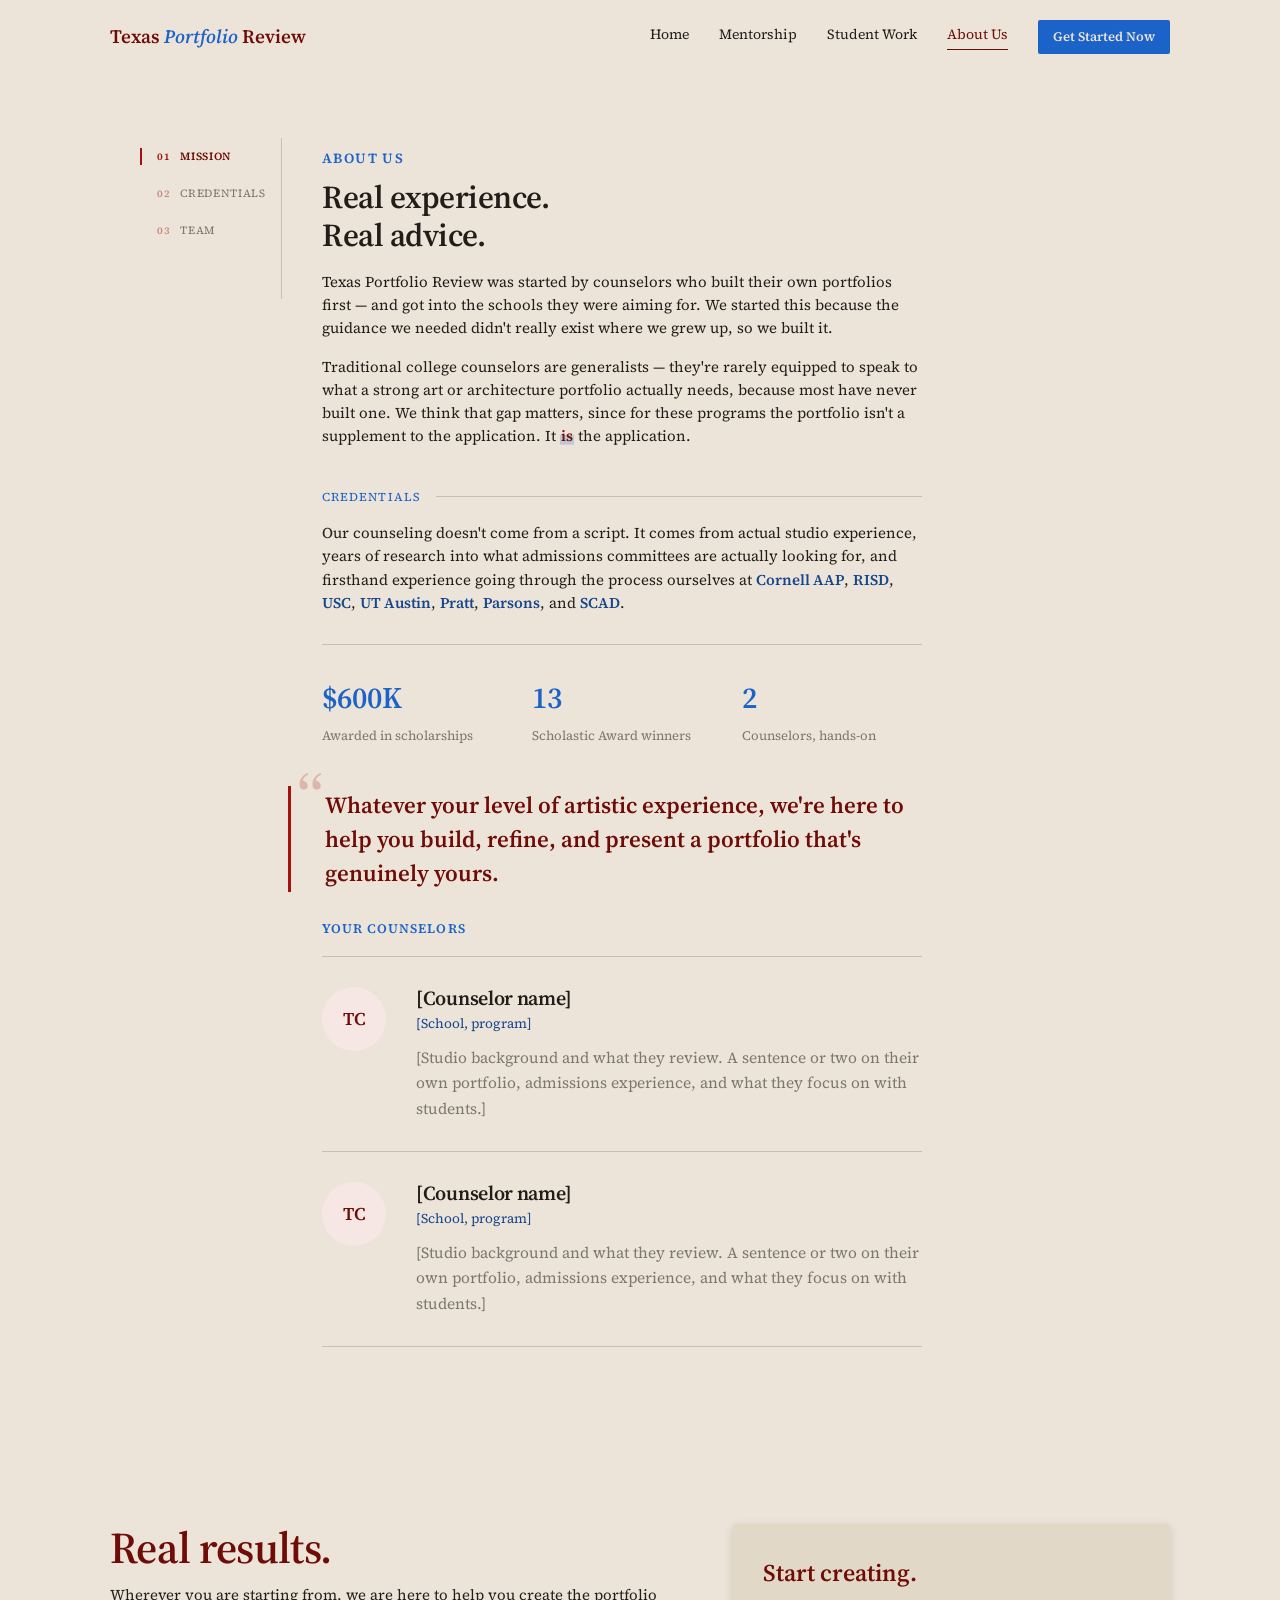
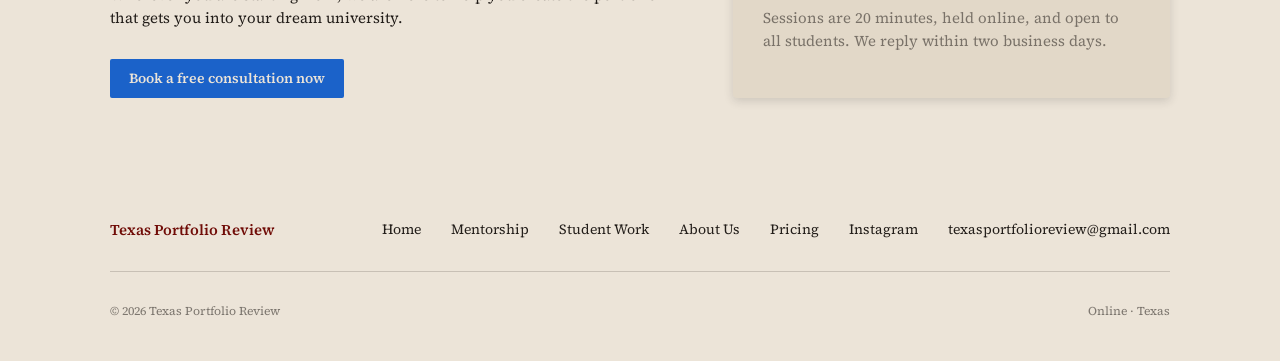
==== commit 6d5420b8: "About page polish: trim credentials copy, plain-text schools, larger team section - Drop the leading" ====
--- a/about.html
+++ b/about.html
@@ -37,7 +37,6 @@
           <a href="#m-mission" data-target="m-mission" class="on"><b>01</b>Mission</a>
           <a href="#m-credentials" data-target="m-credentials"><b>02</b>Credentials</a>
           <a href="#m-team" data-target="m-team"><b>03</b>Team</a>
-          <a href="#m-start" data-target="m-start"><b>04</b>Start</a>
         </nav>
         <div class="rail-body">
           <section id="m-mission">
@@ -49,8 +48,8 @@
 
           <section id="m-credentials">
             <div class="rail-eyebrow">Credentials</div>
-            <p>So our counseling doesn't come from a script. It comes from actual studio experience, years of research into what admissions committees are actually looking for, and firsthand experience going through the process ourselves at
-              <span class="chip">Cornell AAP</span><span class="chip">RISD</span><span class="chip">USC</span><span class="chip">UT Austin</span><span class="chip">Pratt</span><span class="chip">Parsons</span><span class="chip">SCAD</span>, and more.
+            <p>Our counseling doesn't come from a script. It comes from actual studio experience, years of research into what admissions committees are actually looking for, and firsthand experience going through the process ourselves at
+              <span class="school-name">Cornell AAP</span>, <span class="school-name">RISD</span>, <span class="school-name">USC</span>, <span class="school-name">UT Austin</span>, <span class="school-name">Pratt</span>, <span class="school-name">Parsons</span>, and <span class="school-name">SCAD</span>.
             </p>
             <div class="stat-row">
               <div class="stat-block">
@@ -58,8 +57,8 @@
                 <div class="stat-block__label">Awarded in scholarships</div>
               </div>
               <div class="stat-block">
-                <div class="stat-block__num">7</div>
-                <div class="stat-block__label">Top programs attended</div>
+                <div class="stat-block__num">13</div>
+                <div class="stat-block__label">Scholastic Award winners</div>
               </div>
               <div class="stat-block">
                 <div class="stat-block__num">2</div>
@@ -71,26 +70,22 @@
 
           <section id="m-team">
             <h2>Your counselors</h2>
-            <div class="rail-counselor">
+            <div class="rail-counselor rail-counselor--lg">
               <div class="counselor-card__avatar">TC</div>
               <div>
                 <h3>[Counselor name]</h3>
                 <div class="counselor-card__role">[School, program]</div>
-                <p class="bio">[Studio background and what they review, one line.]</p>
+                <p class="bio">[Studio background and what they review. A sentence or two on their own portfolio, admissions experience, and what they focus on with students.]</p>
               </div>
             </div>
-            <div class="rail-counselor">
+            <div class="rail-counselor rail-counselor--lg">
               <div class="counselor-card__avatar">TC</div>
               <div>
                 <h3>[Counselor name]</h3>
                 <div class="counselor-card__role">[School, program]</div>
-                <p class="bio">[Studio background and what they review, one line.]</p>
+                <p class="bio">[Studio background and what they review. A sentence or two on their own portfolio, admissions experience, and what they focus on with students.]</p>
               </div>
             </div>
-          </section>
-
-          <section id="m-start" style="margin-top: var(--space-6);">
-            <a href="#" class="btn btn-primary" data-open-consult>Book a free consultation now</a>
           </section>
         </div>
       </div>
--- a/css/styles.css
+++ b/css/styles.css
@@ -675,10 +675,7 @@
   background-repeat: no-repeat; background-size: 100% 46%; background-position: 0 88%;
   font-weight: 600; color: var(--color-accent-700); padding: 0 1px;
 }
-.chip {
-  display: inline-block; font-size: 13px; border: 1px solid color-mix(in srgb, var(--color-accent-2) 45%, transparent);
-  color: var(--color-accent-2-700); border-radius: 20px; padding: 1px 10px; margin: 2px 2px; white-space: nowrap;
-}
+.school-name { color: var(--color-accent-2-700); font-weight: 600; }
 
 .pull-big {
   position: relative; margin: var(--space-8) 0 var(--space-6) -34px; padding: 2px 0 2px 34px;
@@ -696,6 +693,12 @@
 .rail-counselor h3 { margin: 0; font-size: 14.5px; }
 .rail-counselor .counselor-card__role { font-size: 11.5px; margin: 1px 0 3px; }
 .rail-counselor .bio { font-size: 13px; color: var(--color-text-muted); margin: 0; line-height: 1.5; }
+
+.rail-counselor--lg { gap: var(--space-6); padding: var(--space-6) 0; }
+.rail-counselor--lg .counselor-card__avatar { width: 64px; height: 64px; font-size: 18px; }
+.rail-counselor--lg h3 { font-size: 20px; }
+.rail-counselor--lg .counselor-card__role { font-size: 13.5px; margin: 4px 0 10px; }
+.rail-counselor--lg .bio { font-size: 15.5px; line-height: 1.65; }
 
 @media (max-width: 820px) {
   .rail-layout { grid-template-columns: 1fr; }
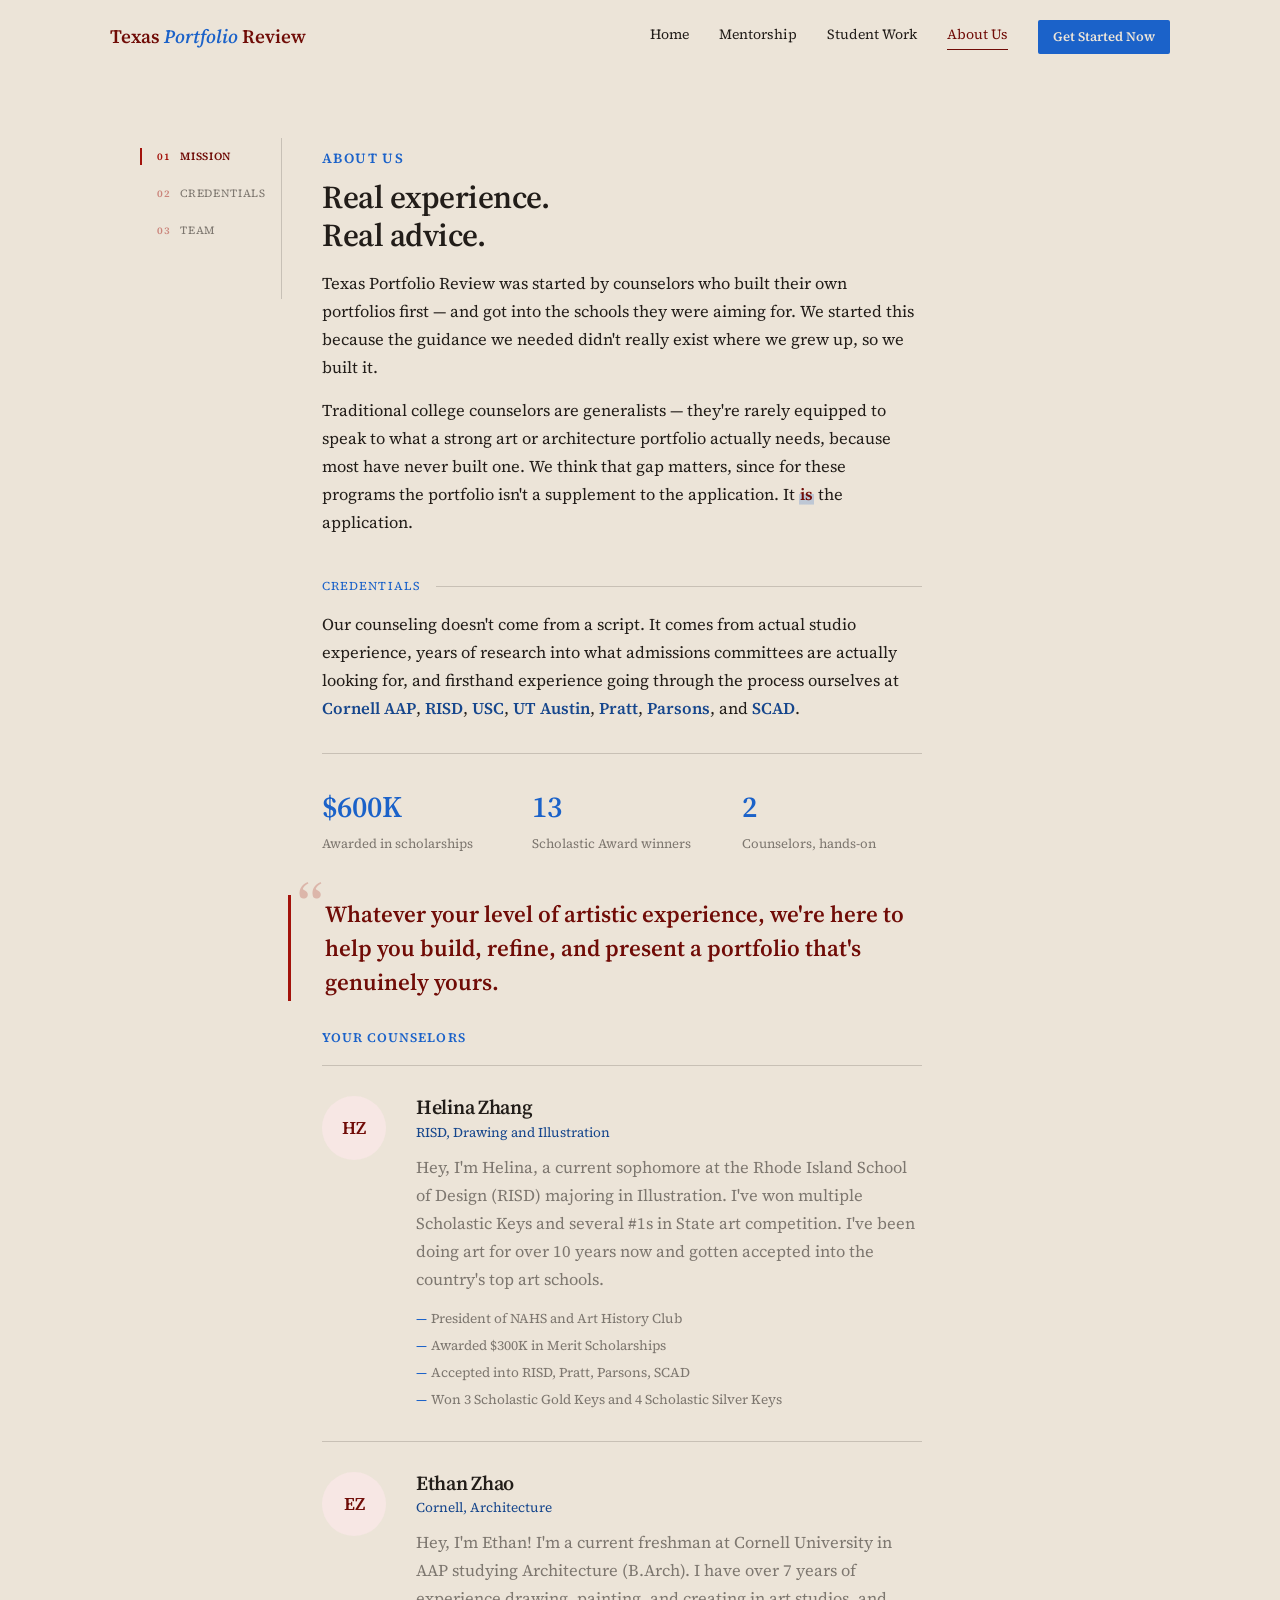
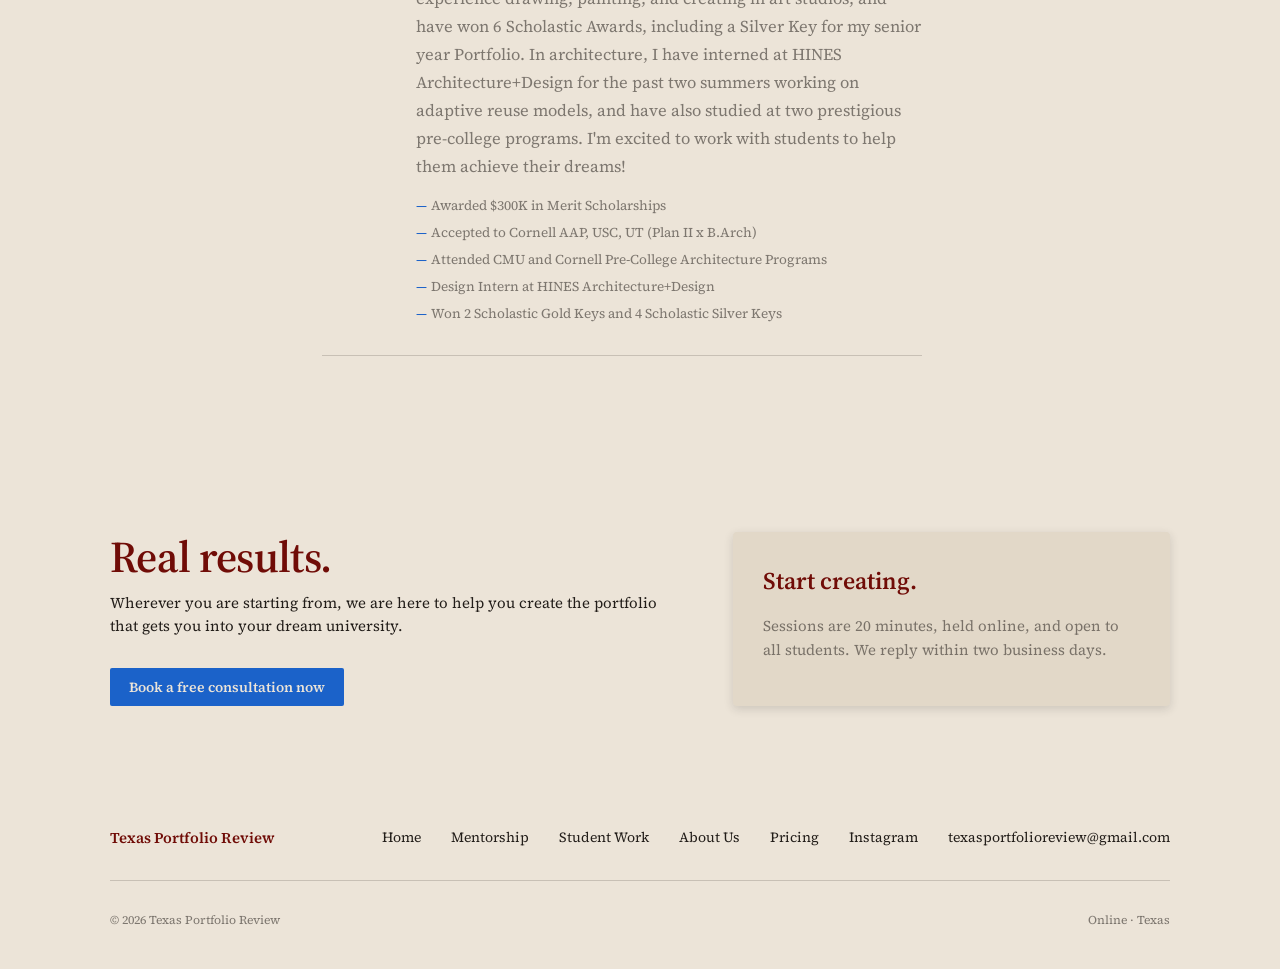
==== commit 1efed428: "Add real counselor bios and achievement lists, enlarge body text Fill in Helina Zhang and Ethan Zhao" ====
--- a/about.html
+++ b/about.html
@@ -71,19 +71,32 @@
           <section id="m-team">
             <h2>Your counselors</h2>
             <div class="rail-counselor rail-counselor--lg">
-              <div class="counselor-card__avatar">TC</div>
+              <div class="counselor-card__avatar">HZ</div>
               <div>
-                <h3>[Counselor name]</h3>
-                <div class="counselor-card__role">[School, program]</div>
-                <p class="bio">[Studio background and what they review. A sentence or two on their own portfolio, admissions experience, and what they focus on with students.]</p>
+                <h3>Helina Zhang</h3>
+                <div class="counselor-card__role">RISD, Drawing and Illustration</div>
+                <p class="bio">Hey, I'm Helina, a current sophomore at the Rhode Island School of Design (RISD) majoring in Illustration. I've won multiple Scholastic Keys and several #1s in State art competition. I've been doing art for over 10 years now and gotten accepted into the country's top art schools.</p>
+                <ul class="counselor-highlights">
+                  <li>President of NAHS and Art History Club</li>
+                  <li>Awarded $300K in Merit Scholarships</li>
+                  <li>Accepted into RISD, Pratt, Parsons, SCAD</li>
+                  <li>Won 3 Scholastic Gold Keys and 4 Scholastic Silver Keys</li>
+                </ul>
               </div>
             </div>
             <div class="rail-counselor rail-counselor--lg">
-              <div class="counselor-card__avatar">TC</div>
+              <div class="counselor-card__avatar">EZ</div>
               <div>
-                <h3>[Counselor name]</h3>
-                <div class="counselor-card__role">[School, program]</div>
-                <p class="bio">[Studio background and what they review. A sentence or two on their own portfolio, admissions experience, and what they focus on with students.]</p>
+                <h3>Ethan Zhao</h3>
+                <div class="counselor-card__role">Cornell, Architecture</div>
+                <p class="bio">Hey, I'm Ethan! I'm a current freshman at Cornell University in AAP studying Architecture (B.Arch). I have over 7 years of experience drawing, painting, and creating in art studios, and have won 6 Scholastic Awards, including a Silver Key for my senior year Portfolio. In architecture, I have interned at HINES Architecture+Design for the past two summers working on adaptive reuse models, and have also studied at two prestigious pre-college programs. I'm excited to work with students to help them achieve their dreams!</p>
+                <ul class="counselor-highlights">
+                  <li>Awarded $300K in Merit Scholarships</li>
+                  <li>Accepted to Cornell AAP, USC, UT (Plan II x B.Arch)</li>
+                  <li>Attended CMU and Cornell Pre-College Architecture Programs</li>
+                  <li>Design Intern at HINES Architecture+Design</li>
+                  <li>Won 2 Scholastic Gold Keys and 4 Scholastic Silver Keys</li>
+                </ul>
               </div>
             </div>
           </section>
--- a/css/styles.css
+++ b/css/styles.css
@@ -662,6 +662,7 @@
 
 .rail-body { padding: var(--space-2) 0 var(--space-8) var(--space-8); max-width: 640px; }
 .rail-body h1 { font-size: 32px; margin: 0 0 var(--space-3); line-height: 1.18; text-wrap: balance; }
+.rail-body p:not(.pull-big) { font-size: 16.5px; line-height: 1.7; }
 .rail-body section { scroll-margin-top: var(--space-4); }
 .rail-eyebrow {
   font-size: 12px; letter-spacing: 0.09em; text-transform: uppercase; color: var(--color-accent-2);
@@ -695,10 +696,18 @@
 .rail-counselor .bio { font-size: 13px; color: var(--color-text-muted); margin: 0; line-height: 1.5; }
 
 .rail-counselor--lg { gap: var(--space-6); padding: var(--space-6) 0; }
-.rail-counselor--lg .counselor-card__avatar { width: 64px; height: 64px; font-size: 18px; }
+.rail-counselor--lg .counselor-card__avatar { width: 64px; height: 64px; font-size: 18px; overflow: hidden; }
+.rail-counselor--lg .counselor-card__avatar img { width: 100%; height: 100%; object-fit: cover; border-radius: 50%; }
 .rail-counselor--lg h3 { font-size: 20px; }
 .rail-counselor--lg .counselor-card__role { font-size: 13.5px; margin: 4px 0 10px; }
-.rail-counselor--lg .bio { font-size: 15.5px; line-height: 1.65; }
+.rail-counselor--lg .bio { font-size: 16px; line-height: 1.7; }
+
+.counselor-highlights {
+  list-style: none; margin: var(--space-3) 0 0; padding: 0;
+  display: flex; flex-direction: column; gap: 6px; font-size: 13.5px; color: var(--color-text-muted);
+}
+.counselor-highlights li { padding-left: var(--space-3); position: relative; }
+.counselor-highlights li::before { content: "—"; position: absolute; left: 0; color: var(--color-accent-2); }
 
 @media (max-width: 820px) {
   .rail-layout { grid-template-columns: 1fr; }
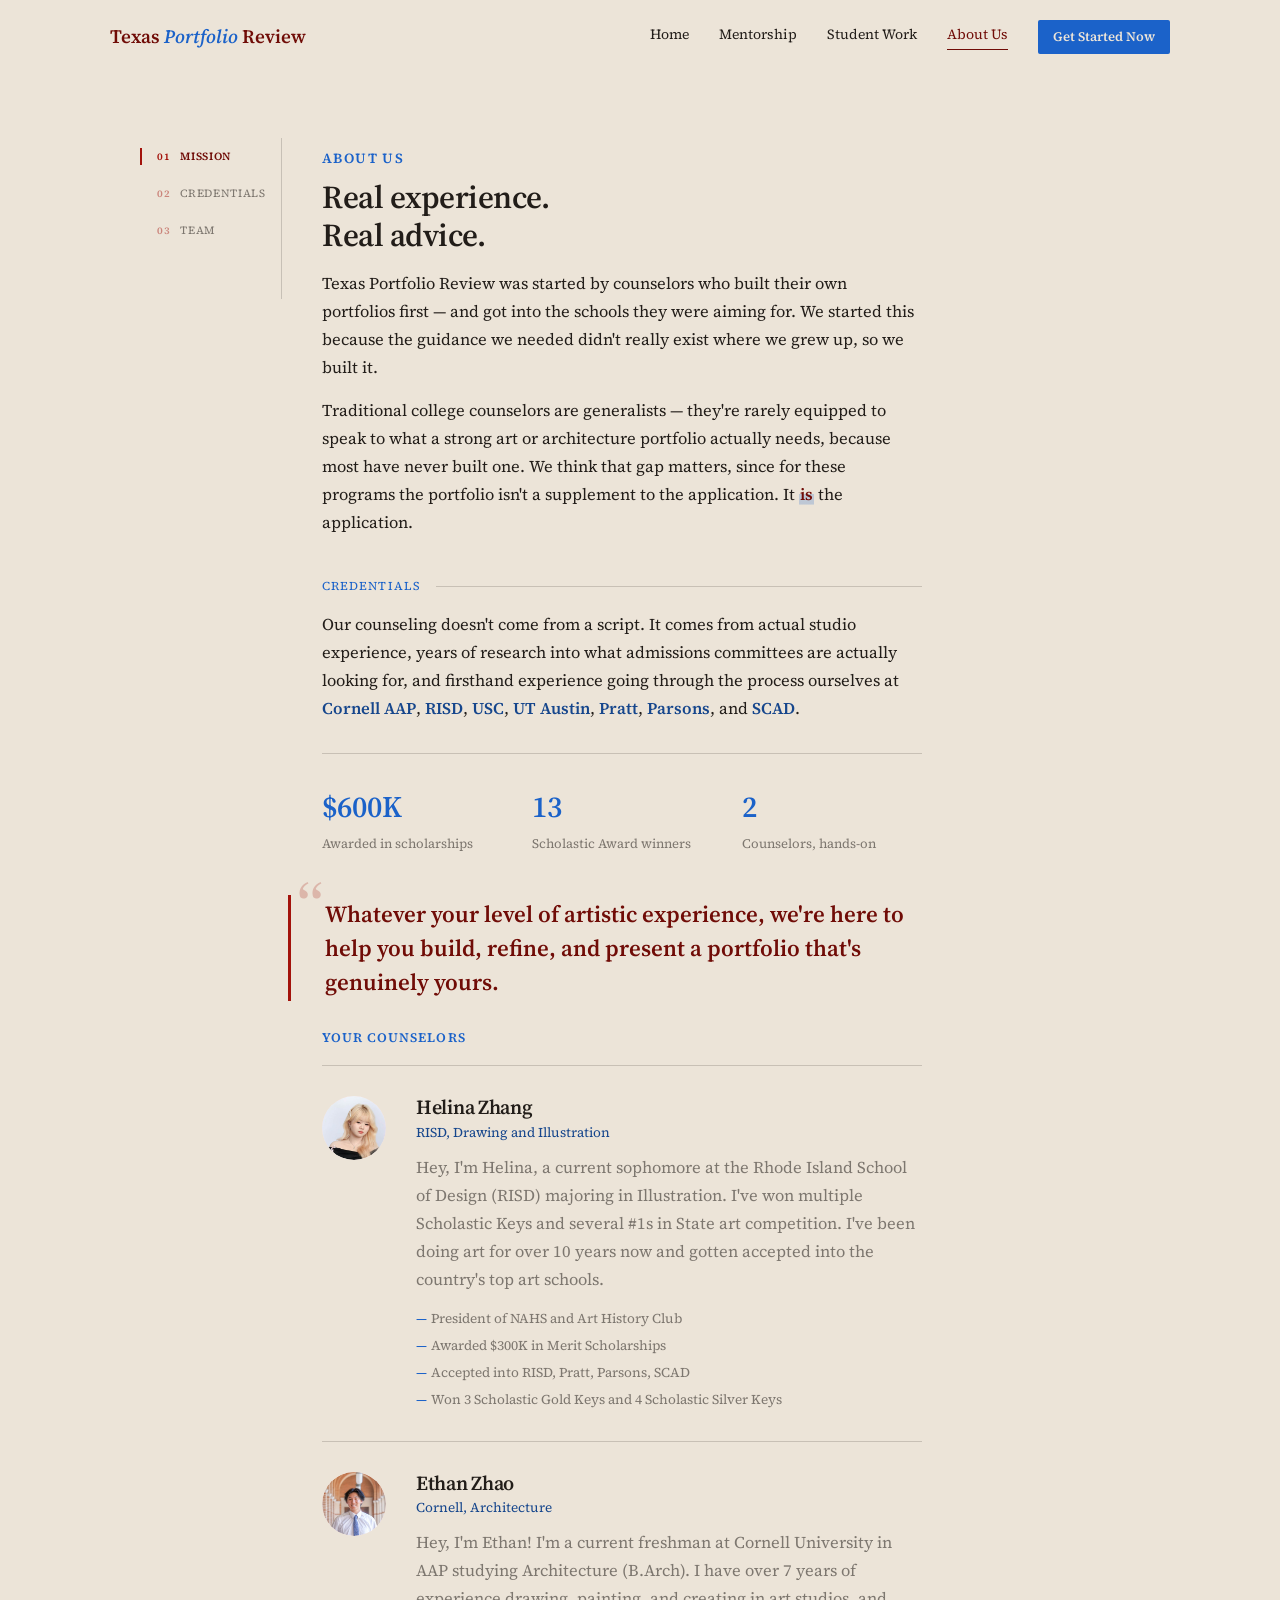
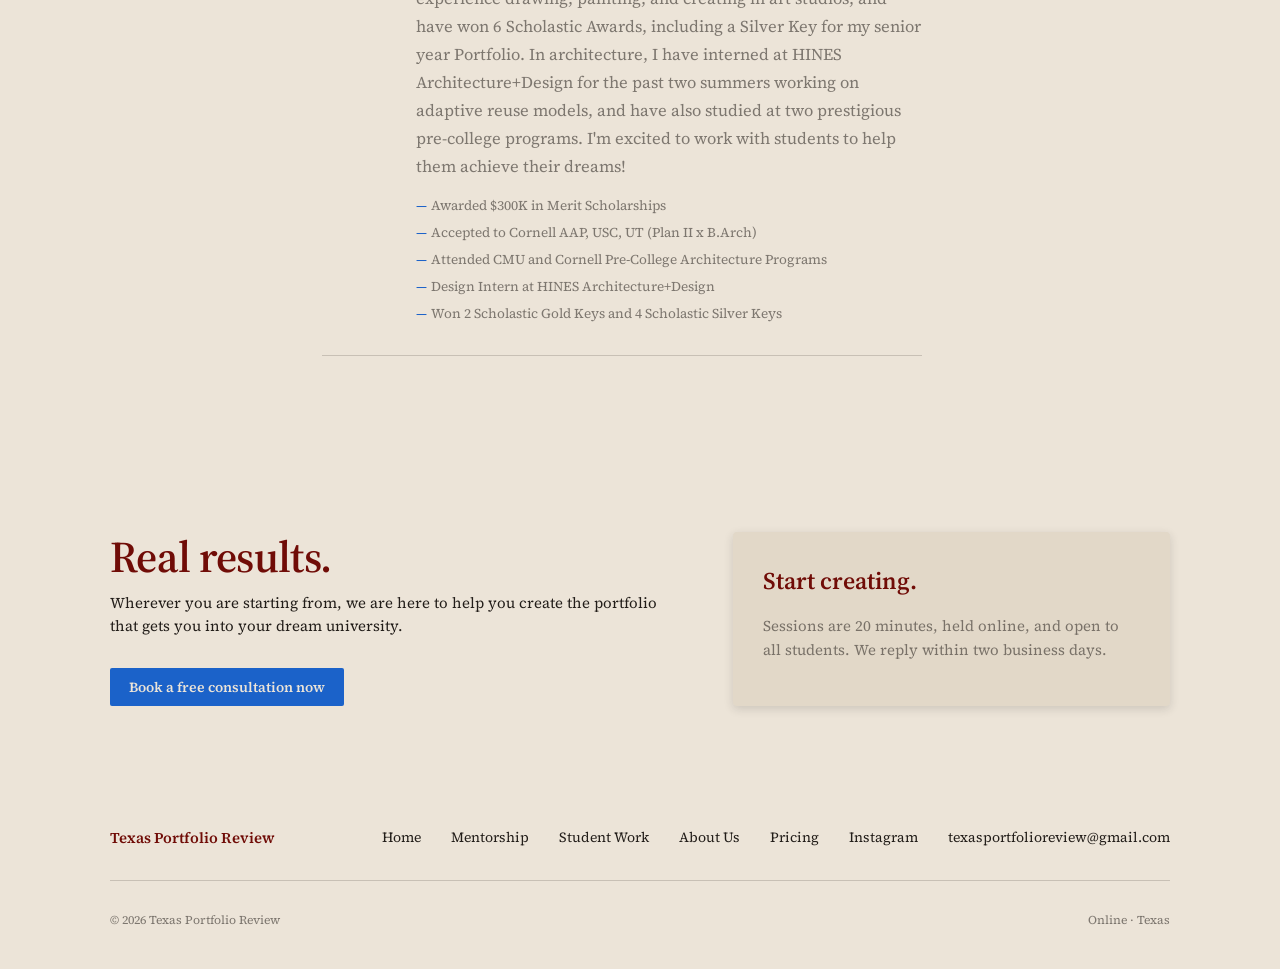
==== commit 1a37f5d5: "Add real counselor photos for Helina Zhang and Ethan Zhao Replaces the initials placeholders with ac" ====
--- a/about.html
+++ b/about.html
@@ -71,7 +71,7 @@
           <section id="m-team">
             <h2>Your counselors</h2>
             <div class="rail-counselor rail-counselor--lg">
-              <div class="counselor-card__avatar">HZ</div>
+              <div class="counselor-card__avatar"><img src="images/counselor-helina-zhang.jpg" alt="Helina Zhang" loading="lazy"></div>
               <div>
                 <h3>Helina Zhang</h3>
                 <div class="counselor-card__role">RISD, Drawing and Illustration</div>
@@ -85,7 +85,7 @@
               </div>
             </div>
             <div class="rail-counselor rail-counselor--lg">
-              <div class="counselor-card__avatar">EZ</div>
+              <div class="counselor-card__avatar"><img src="images/counselor-ethan-zhao.jpg" alt="Ethan Zhao" loading="lazy"></div>
               <div>
                 <h3>Ethan Zhao</h3>
                 <div class="counselor-card__role">Cornell, Architecture</div>
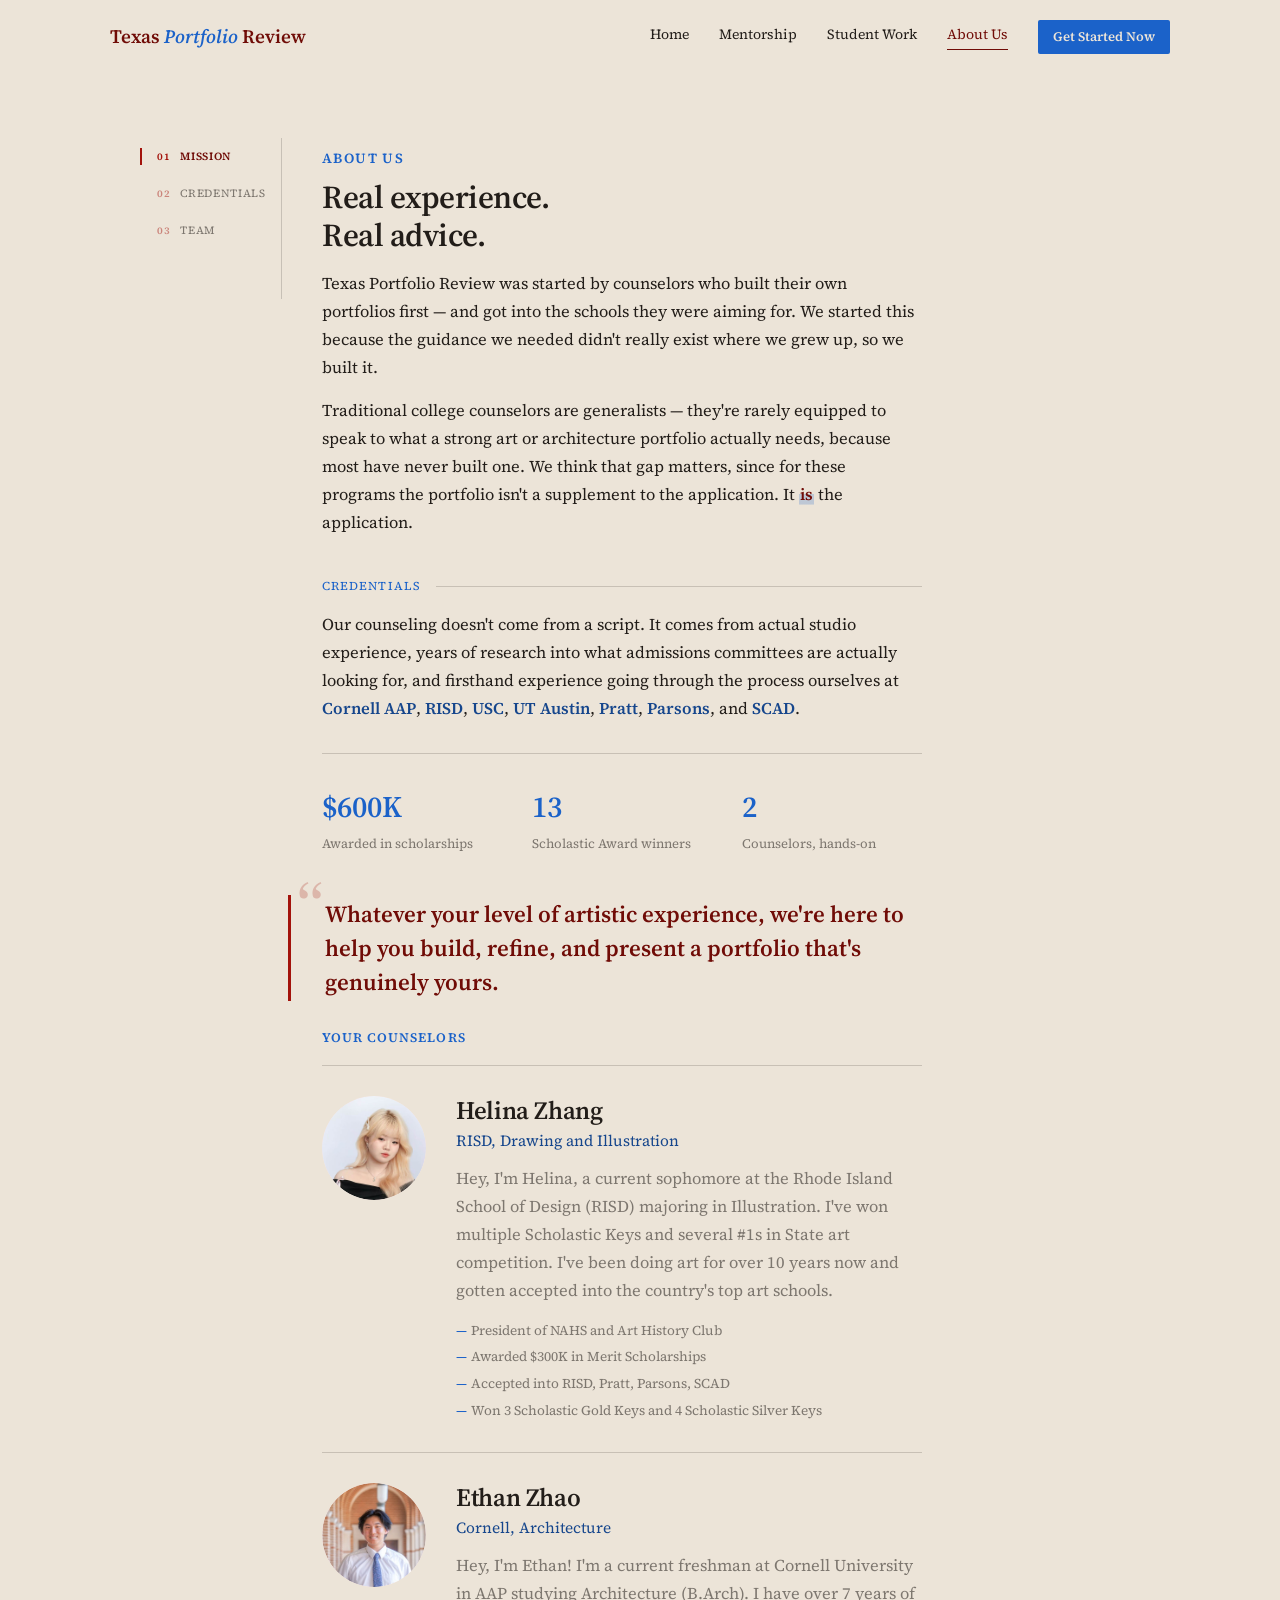
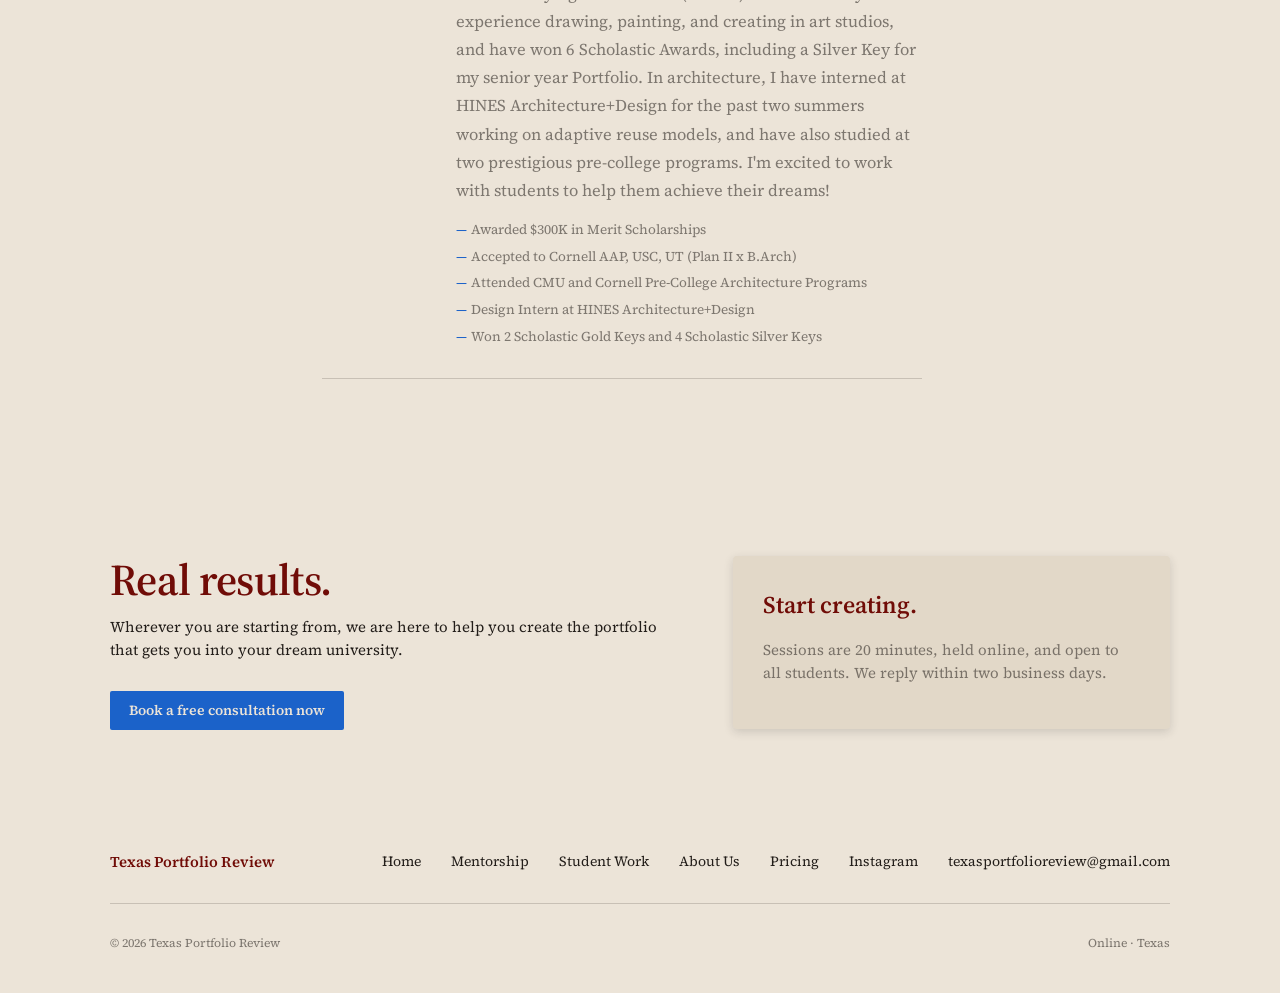
==== commit 61d31dad: "Widen counselor bios on mobile, keep photo/name/school on one row Restructures each counselor block " ====
--- a/about.html
+++ b/about.html
@@ -72,32 +72,32 @@
             <h2>Your counselors</h2>
             <div class="rail-counselor rail-counselor--lg">
               <div class="counselor-card__avatar"><img src="images/counselor-helina-zhang.jpg" alt="Helina Zhang" loading="lazy"></div>
-              <div>
+              <div class="rail-counselor__head">
                 <h3>Helina Zhang</h3>
                 <div class="counselor-card__role">RISD, Drawing and Illustration</div>
-                <p class="bio">Hey, I'm Helina, a current sophomore at the Rhode Island School of Design (RISD) majoring in Illustration. I've won multiple Scholastic Keys and several #1s in State art competition. I've been doing art for over 10 years now and gotten accepted into the country's top art schools.</p>
-                <ul class="counselor-highlights">
-                  <li>President of NAHS and Art History Club</li>
-                  <li>Awarded $300K in Merit Scholarships</li>
-                  <li>Accepted into RISD, Pratt, Parsons, SCAD</li>
-                  <li>Won 3 Scholastic Gold Keys and 4 Scholastic Silver Keys</li>
-                </ul>
-              </div>
+              </div>
+              <p class="bio">Hey, I'm Helina, a current sophomore at the Rhode Island School of Design (RISD) majoring in Illustration. I've won multiple Scholastic Keys and several #1s in State art competition. I've been doing art for over 10 years now and gotten accepted into the country's top art schools.</p>
+              <ul class="counselor-highlights">
+                <li>President of NAHS and Art History Club</li>
+                <li>Awarded $300K in Merit Scholarships</li>
+                <li>Accepted into RISD, Pratt, Parsons, SCAD</li>
+                <li>Won 3 Scholastic Gold Keys and 4 Scholastic Silver Keys</li>
+              </ul>
             </div>
             <div class="rail-counselor rail-counselor--lg">
               <div class="counselor-card__avatar"><img src="images/counselor-ethan-zhao.jpg" alt="Ethan Zhao" loading="lazy"></div>
-              <div>
+              <div class="rail-counselor__head">
                 <h3>Ethan Zhao</h3>
                 <div class="counselor-card__role">Cornell, Architecture</div>
-                <p class="bio">Hey, I'm Ethan! I'm a current freshman at Cornell University in AAP studying Architecture (B.Arch). I have over 7 years of experience drawing, painting, and creating in art studios, and have won 6 Scholastic Awards, including a Silver Key for my senior year Portfolio. In architecture, I have interned at HINES Architecture+Design for the past two summers working on adaptive reuse models, and have also studied at two prestigious pre-college programs. I'm excited to work with students to help them achieve their dreams!</p>
-                <ul class="counselor-highlights">
-                  <li>Awarded $300K in Merit Scholarships</li>
-                  <li>Accepted to Cornell AAP, USC, UT (Plan II x B.Arch)</li>
-                  <li>Attended CMU and Cornell Pre-College Architecture Programs</li>
-                  <li>Design Intern at HINES Architecture+Design</li>
-                  <li>Won 2 Scholastic Gold Keys and 4 Scholastic Silver Keys</li>
-                </ul>
-              </div>
+              </div>
+              <p class="bio">Hey, I'm Ethan! I'm a current freshman at Cornell University in AAP studying Architecture (B.Arch). I have over 7 years of experience drawing, painting, and creating in art studios, and have won 6 Scholastic Awards, including a Silver Key for my senior year Portfolio. In architecture, I have interned at HINES Architecture+Design for the past two summers working on adaptive reuse models, and have also studied at two prestigious pre-college programs. I'm excited to work with students to help them achieve their dreams!</p>
+              <ul class="counselor-highlights">
+                <li>Awarded $300K in Merit Scholarships</li>
+                <li>Accepted to Cornell AAP, USC, UT (Plan II x B.Arch)</li>
+                <li>Attended CMU and Cornell Pre-College Architecture Programs</li>
+                <li>Design Intern at HINES Architecture+Design</li>
+                <li>Won 2 Scholastic Gold Keys and 4 Scholastic Silver Keys</li>
+              </ul>
             </div>
           </section>
         </div>
--- a/css/styles.css
+++ b/css/styles.css
@@ -695,12 +695,27 @@
 .rail-counselor .counselor-card__role { font-size: 11.5px; margin: 1px 0 3px; }
 .rail-counselor .bio { font-size: 13px; color: var(--color-text-muted); margin: 0; line-height: 1.5; }
 
-.rail-counselor--lg { gap: var(--space-6); padding: var(--space-6) 0; }
-.rail-counselor--lg .counselor-card__avatar { width: 64px; height: 64px; font-size: 18px; overflow: hidden; }
+.rail-counselor--lg {
+  display: grid; grid-template-columns: 104px 1fr; column-gap: var(--space-6); row-gap: 0;
+  grid-template-areas: "avatar head" "avatar bio" "avatar list";
+  align-items: start; padding: var(--space-6) 0;
+}
+.rail-counselor--lg .counselor-card__avatar { grid-area: avatar; width: 104px; height: 104px; font-size: 26px; overflow: hidden; }
 .rail-counselor--lg .counselor-card__avatar img { width: 100%; height: 100%; object-fit: cover; border-radius: 50%; }
-.rail-counselor--lg h3 { font-size: 20px; }
-.rail-counselor--lg .counselor-card__role { font-size: 13.5px; margin: 4px 0 10px; }
-.rail-counselor--lg .bio { font-size: 16px; line-height: 1.7; }
+.rail-counselor__head { grid-area: head; }
+.rail-counselor--lg h3 { font-size: 25px; }
+.rail-counselor--lg .counselor-card__role { font-size: 15.5px; margin: 5px 0 12px; }
+.rail-counselor--lg .bio { grid-area: bio; font-size: 16px; line-height: 1.7; }
+.rail-counselor--lg .counselor-highlights { grid-area: list; }
+
+@media (max-width: 600px) {
+  .rail-counselor--lg {
+    grid-template-columns: 72px 1fr;
+    grid-template-areas: "avatar head" "bio bio" "list list";
+    row-gap: var(--space-3);
+  }
+  .rail-counselor--lg .counselor-card__avatar { width: 72px; height: 72px; font-size: 18px; }
+}
 
 .counselor-highlights {
   list-style: none; margin: var(--space-3) 0 0; padding: 0;
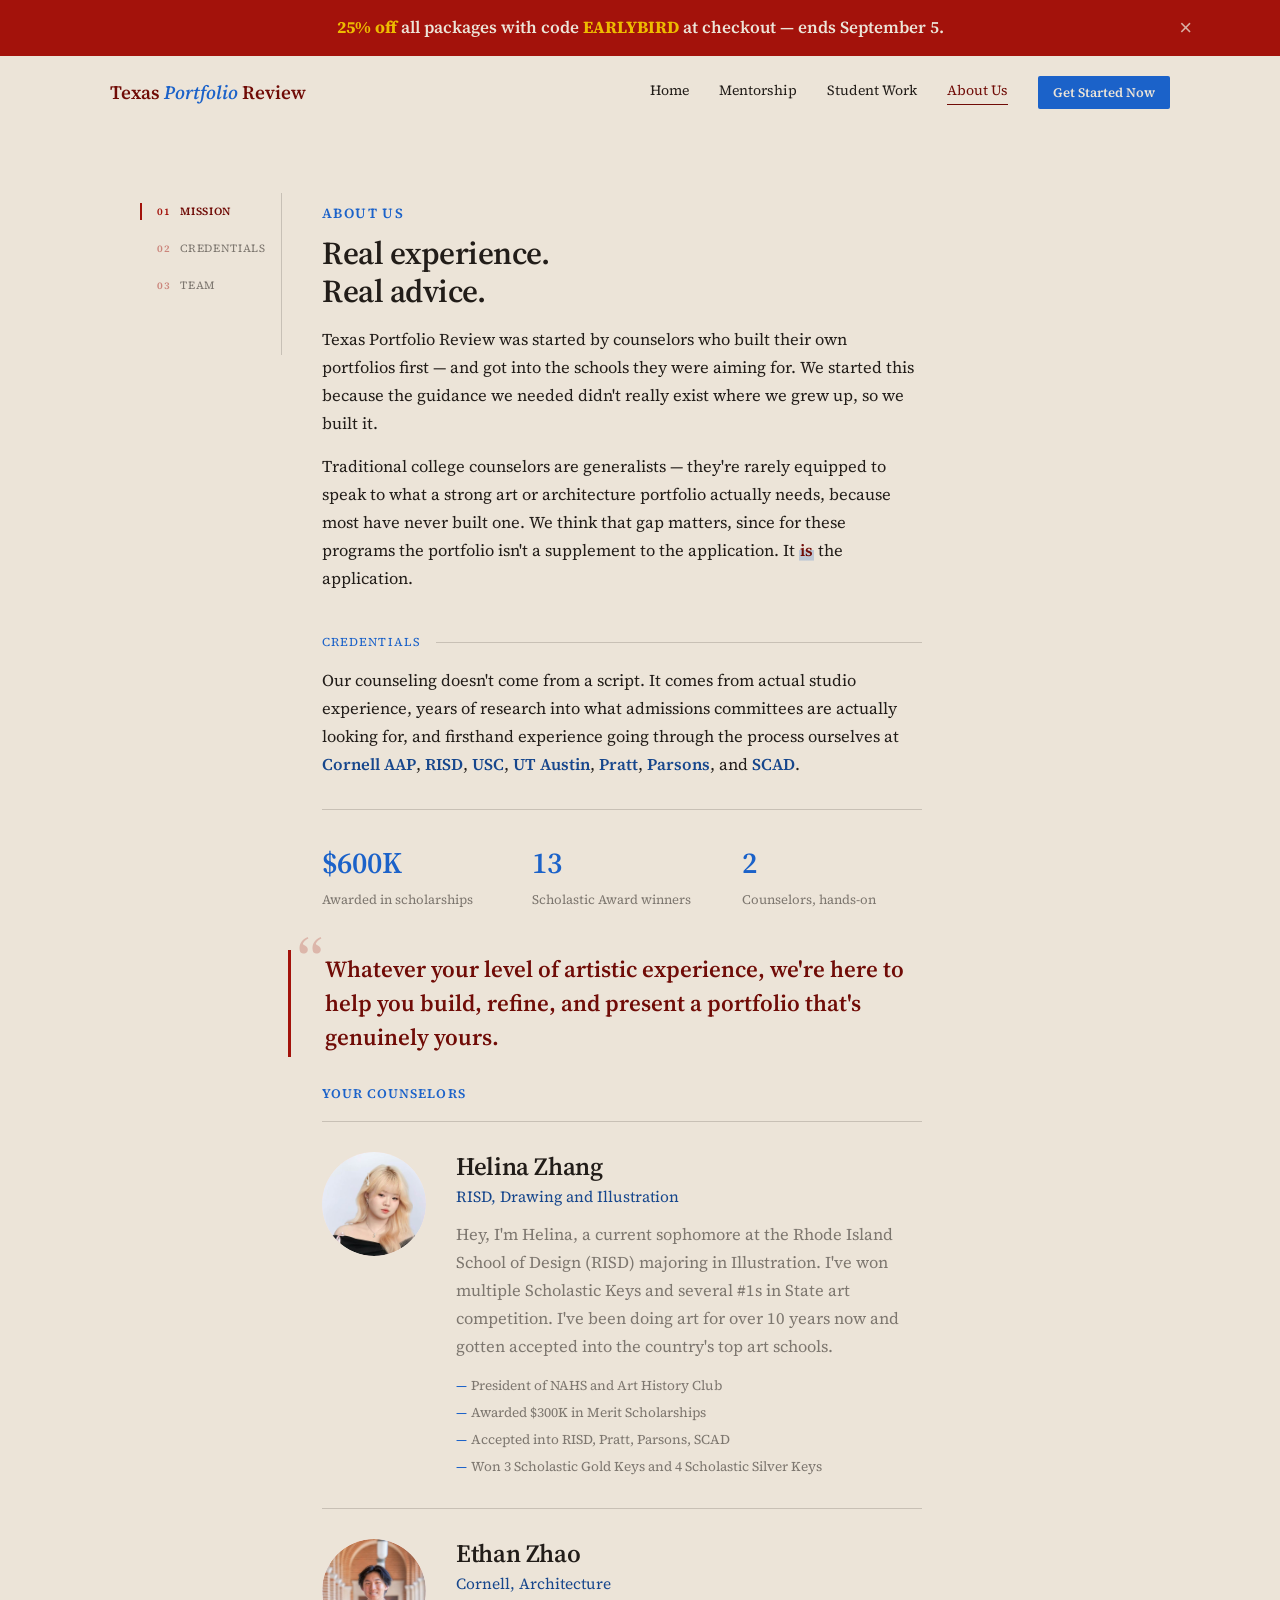
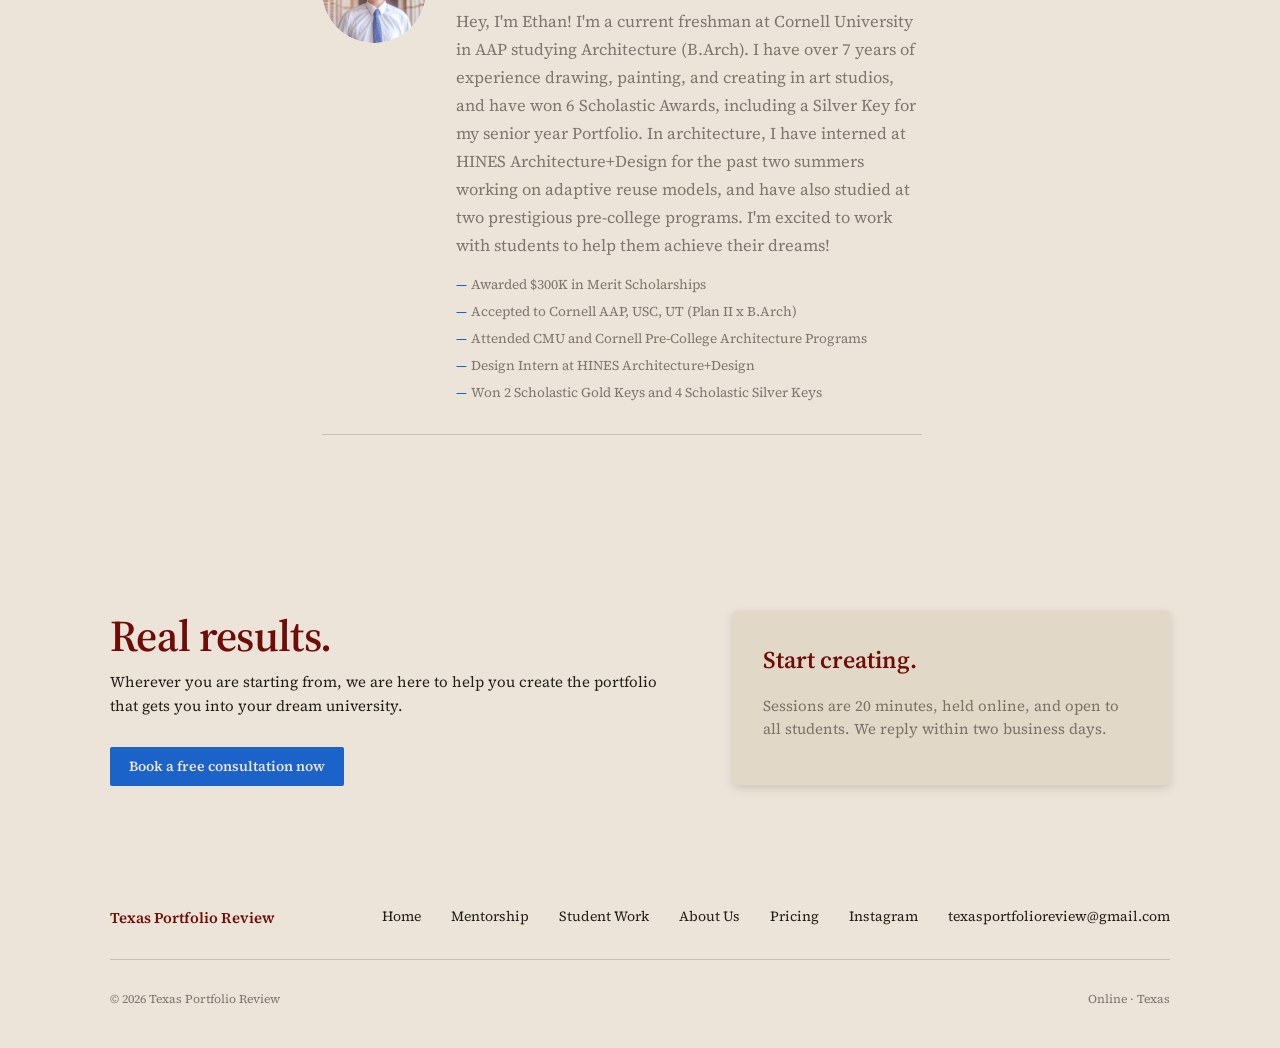
==== commit 45464229: "Add sitewide EARLYBIRD promo banner and enable it in Stripe checkout Dismissible banner (remembered " ====
--- a/about.html
+++ b/about.html
@@ -10,6 +10,13 @@
 <link rel="stylesheet" href="css/styles.css">
 </head>
 <body>
+
+<div class="promo-banner" id="promo-banner">
+  <div class="promo-banner__inner">
+    <p><strong>25% off</strong> all packages with code <strong>EARLYBIRD</strong> at checkout — ends September 5.</p>
+    <button type="button" class="promo-banner__close" data-close-banner aria-label="Dismiss banner">&times;</button>
+  </div>
+</div>
 
 <header class="site-nav">
   <div class="container site-nav__inner">
--- a/css/styles.css
+++ b/css/styles.css
@@ -288,6 +288,7 @@
   background: var(--color-surface);
   border: 1px solid var(--color-divider); border-radius: var(--radius-md);
 }
+.field__hint { font-size: 11px; color: var(--color-text-muted); margin: 5px 0 0; }
 .input::placeholder { color: color-mix(in srgb, var(--color-text) 65%, transparent); opacity: 1; }
   /* explicit, measured: the browser default gray misses the 4.5:1 small-text bar on
      the surface fill; 65% ink measures 4.8:1 there, still a step quieter than typed
@@ -423,6 +424,30 @@
   margin: var(--space-4) 0 0;
 }
 .desc { font-size: 14px; color: var(--color-text-muted); }
+
+/* — sitewide promo banner — */
+.promo-banner { position: relative; z-index: 50; background: var(--color-accent); padding: 16px var(--space-6); }
+.promo-banner__inner {
+  max-width: 1120px; margin: 0 auto; position: relative;
+  display: flex; align-items: center; justify-content: center; text-align: center;
+}
+.promo-banner p {
+  margin: 0; padding: 0 var(--space-8); color: var(--color-bg);
+  font-family: var(--font-heading); font-weight: var(--font-heading-weight);
+  font-size: 17px; line-height: 1.4;
+}
+.promo-banner strong { color: var(--color-process-yellow); }
+.promo-banner a { color: var(--color-bg); text-decoration: underline; }
+.promo-banner__close {
+  position: absolute; right: 0; top: 50%; transform: translateY(-50%);
+  background: none; border: 0; color: var(--color-bg); opacity: 0.75;
+  font-size: 22px; line-height: 1; cursor: pointer; padding: 4px 8px;
+}
+.promo-banner__close:hover { opacity: 1; }
+.promo-banner[hidden] { display: none; }
+@media (max-width: 640px) {
+  .promo-banner p { font-size: 14px; padding: 0 var(--space-6) 0 0; }
+}
 
 /* — header — */
 .site-nav { position: relative; z-index: 40; padding: var(--space-4) 0; background: var(--color-bg); }
@@ -568,20 +593,46 @@
 .counselor-preview-card__row { display: flex; align-items: center; gap: var(--space-4); }
 .counselor-preview-card__photo {
   flex: none; width: 88px; height: 88px; background: var(--color-surface);
-  border: 1px solid var(--color-divider);
+  border: 1px solid var(--color-divider); border-radius: 50%; overflow: hidden;
   display: flex; align-items: center; justify-content: center;
   font-size: 12px; color: var(--color-text-muted);
 }
-.counselor-preview-card h3 { font-size: 17px; margin: 0; }
-.counselor-preview-card__school { font-size: 13px; color: var(--color-accent-2-700); margin-top: 2px; }
+.counselor-preview-card__photo img { width: 100%; height: 100%; object-fit: cover; }
+.counselor-preview-card h3 { font-size: 23px; margin: 0; }
+.counselor-preview-card__school { font-size: 15.5px; color: var(--color-accent-2-700); margin-top: 6px; }
 
 /* — student work grid (index preview + full gallery) — */
 .work-grid { display: grid; grid-template-columns: repeat(3, 1fr); gap: var(--space-6); }
 .work-card__thumb {
   aspect-ratio: 4 / 3; background: var(--color-surface); border: 1px solid var(--color-divider);
-  display: flex; align-items: center; justify-content: center;
+  position: relative; overflow: hidden;
   font-size: 12px; color: var(--color-text-muted); margin-bottom: var(--space-2);
 }
+.work-card__thumb img { width: 100%; height: 100%; object-fit: contain; }
+
+.work-card__slide {
+  position: absolute; inset: 0; width: 100%; height: 100%; object-fit: contain;
+  opacity: 0; transition: opacity 0.35s ease;
+}
+.work-card__slide.is-active { opacity: 1; }
+
+.work-card__nav {
+  position: absolute; top: 50%; transform: translateY(-50%); z-index: 2;
+  width: 28px; height: 28px; border-radius: 50%; padding: 0;
+  background: color-mix(in srgb, var(--color-bg) 75%, transparent); border: 1px solid var(--color-divider);
+  display: flex; align-items: center; justify-content: center; cursor: pointer;
+  font-size: 16px; line-height: 1; color: var(--color-text);
+}
+.work-card__nav:hover { background: var(--color-bg); }
+.work-card__nav--prev { left: 8px; }
+.work-card__nav--next { right: 8px; }
+
+.work-card__dots { position: absolute; z-index: 2; bottom: 8px; left: 0; right: 0; display: flex; justify-content: center; gap: 6px; }
+.work-card__dots button {
+  width: 6px; height: 6px; border-radius: 50%; padding: 0; border: none;
+  background: color-mix(in srgb, var(--color-text) 30%, transparent);
+}
+.work-card__dots button.is-active { background: var(--color-accent-2); }
 .work-card__meta { display: flex; align-items: baseline; justify-content: space-between; gap: var(--space-2); }
 .work-card__meta h3 { font-size: 17px; margin: 0; }
 .work-card__tag {
@@ -592,6 +643,44 @@
 
 @media (max-width: 900px) { .work-grid { grid-template-columns: 1fr 1fr; } }
 @media (max-width: 560px) { .work-grid { grid-template-columns: 1fr; } }
+
+/* — student work masonry gallery + lightbox (student-work.html) — */
+.gallery-grid { column-count: 3; column-gap: var(--space-4); }
+.gallery-item {
+  display: block; width: 100%; margin: 0 0 var(--space-4); break-inside: avoid;
+  position: relative; border: 1px solid var(--color-divider); background: var(--color-surface);
+  border-radius: var(--radius-sm); padding: 0; overflow: hidden; cursor: pointer;
+}
+.gallery-item img { display: block; width: 100%; height: auto; }
+.gallery-item[hidden] { display: none; }
+.gallery-item__label {
+  position: absolute; inset: auto 0 0 0; padding: var(--space-3) var(--space-3) var(--space-2);
+  background: linear-gradient(to top, rgba(0, 0, 0, 0.6), transparent);
+  display: flex; align-items: flex-end; justify-content: space-between; gap: var(--space-2);
+  opacity: 0; transition: opacity 0.2s ease;
+}
+.gallery-item:hover .gallery-item__label,
+.gallery-item:focus-visible .gallery-item__label { opacity: 1; }
+.gallery-item__title { color: #fff; font-family: var(--font-heading); font-weight: var(--font-heading-weight); font-size: 14px; text-align: left; }
+.gallery-item__tag { color: #fff; font-size: 11px; opacity: 0.85; white-space: nowrap; }
+
+@media (max-width: 900px) { .gallery-grid { column-count: 2; } }
+@media (max-width: 560px) { .gallery-grid { column-count: 1; } }
+
+.modal--work { width: min(880px, 100%); padding: var(--space-4); }
+.work-modal__stage {
+  position: relative; height: min(60vh, 560px); background: var(--color-surface);
+  border-radius: var(--radius-sm); overflow: hidden;
+}
+.work-modal__slides { position: absolute; inset: 0; }
+.work-modal__meta { padding: var(--space-4) var(--space-2) 0; }
+.work-modal__meta-row { display: flex; align-items: baseline; justify-content: space-between; gap: var(--space-3); }
+.work-modal__meta-row h2 { font-size: 22px; margin: 0; }
+.work-modal__meta .desc { margin-top: var(--space-2); color: var(--color-text-muted); }
+#work-modal:not(.has-multiple) .work-card__nav,
+#work-modal:not(.has-multiple) .work-card__dots { display: none; }
+
+@media (max-width: 560px) { .work-modal__stage { height: 50vh; } }
 
 /* — student work filter bar — */
 .filter-bar { display: flex; flex-wrap: wrap; gap: var(--space-2); margin-bottom: var(--space-6); }
@@ -760,8 +849,17 @@
 .pricing-card__list li { padding-left: 16px; position: relative; }
 .pricing-card__list li::before { content: "—"; position: absolute; left: 0; color: var(--color-accent); }
 .pricing-card .btn { margin-top: auto; align-self: flex-start; }
+.pricing-card__actions { display: flex; flex-wrap: wrap; gap: var(--space-2); margin-top: auto; }
+.pricing-card__actions .btn { margin-top: 0; }
 @media (max-width: 980px) { .pricing-grid { grid-template-columns: 1fr 1fr; } }
 @media (max-width: 620px) { .pricing-grid { grid-template-columns: 1fr; } }
+
+.notice-panel { padding: var(--space-6); margin-bottom: var(--space-6); }
+.notice-panel .btn { align-self: flex-start; margin-top: var(--space-4); }
+.notice-panel__list { list-style: none; margin: 0; padding: 0; display: flex; flex-direction: column; gap: var(--space-2); font-size: 14px; }
+.notice-panel__list li { padding-left: 18px; position: relative; }
+.notice-panel__list li::before { content: "—"; position: absolute; left: 0; color: var(--color-accent); }
+.notice-panel__list a { color: var(--color-accent-2-700); }
 
 .pricing-note { font-size: 13px; color: var(--color-text-muted); margin-top: var(--space-4); }
 
@@ -792,6 +890,13 @@
 .site-footer__bottom { display: flex; justify-content: space-between; font-size: 12px; color: var(--color-text-muted); }
 @media (max-width: 640px) { .site-footer__bottom { flex-direction: column; gap: 4px; } }
 
+/* — welcome page (post-purchase) form — */
+.welcome-header { text-align: center; }
+.welcome-header h1, .welcome-header p { margin-left: auto; margin-right: auto; }
+.welcome-card { padding: var(--space-8); gap: 0; }
+.welcome-card .field { margin-bottom: var(--space-4); }
+.welcome-card .btn-block { margin-top: var(--space-4); }
+
 /* — shared consultation modal — */
 .modal-backdrop {
   position: fixed; inset: 0; z-index: 100; display: grid; place-items: center;
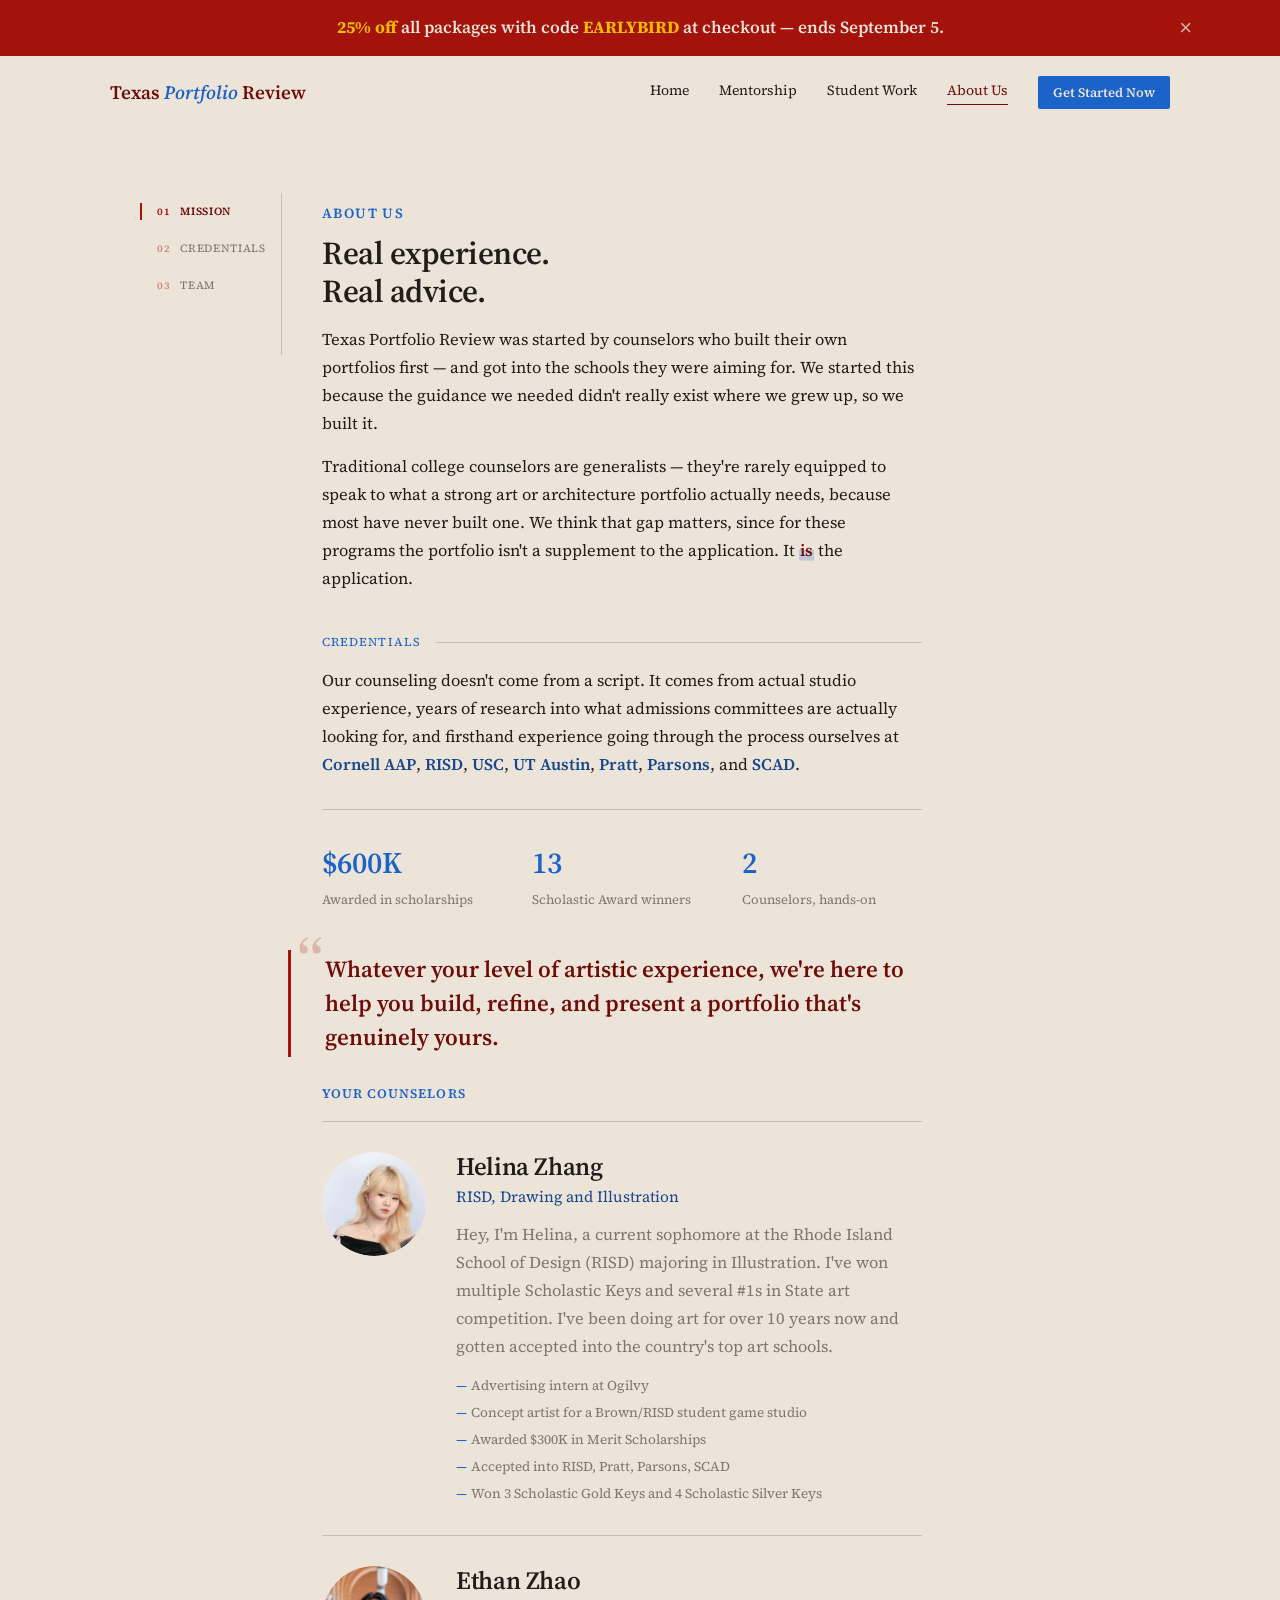
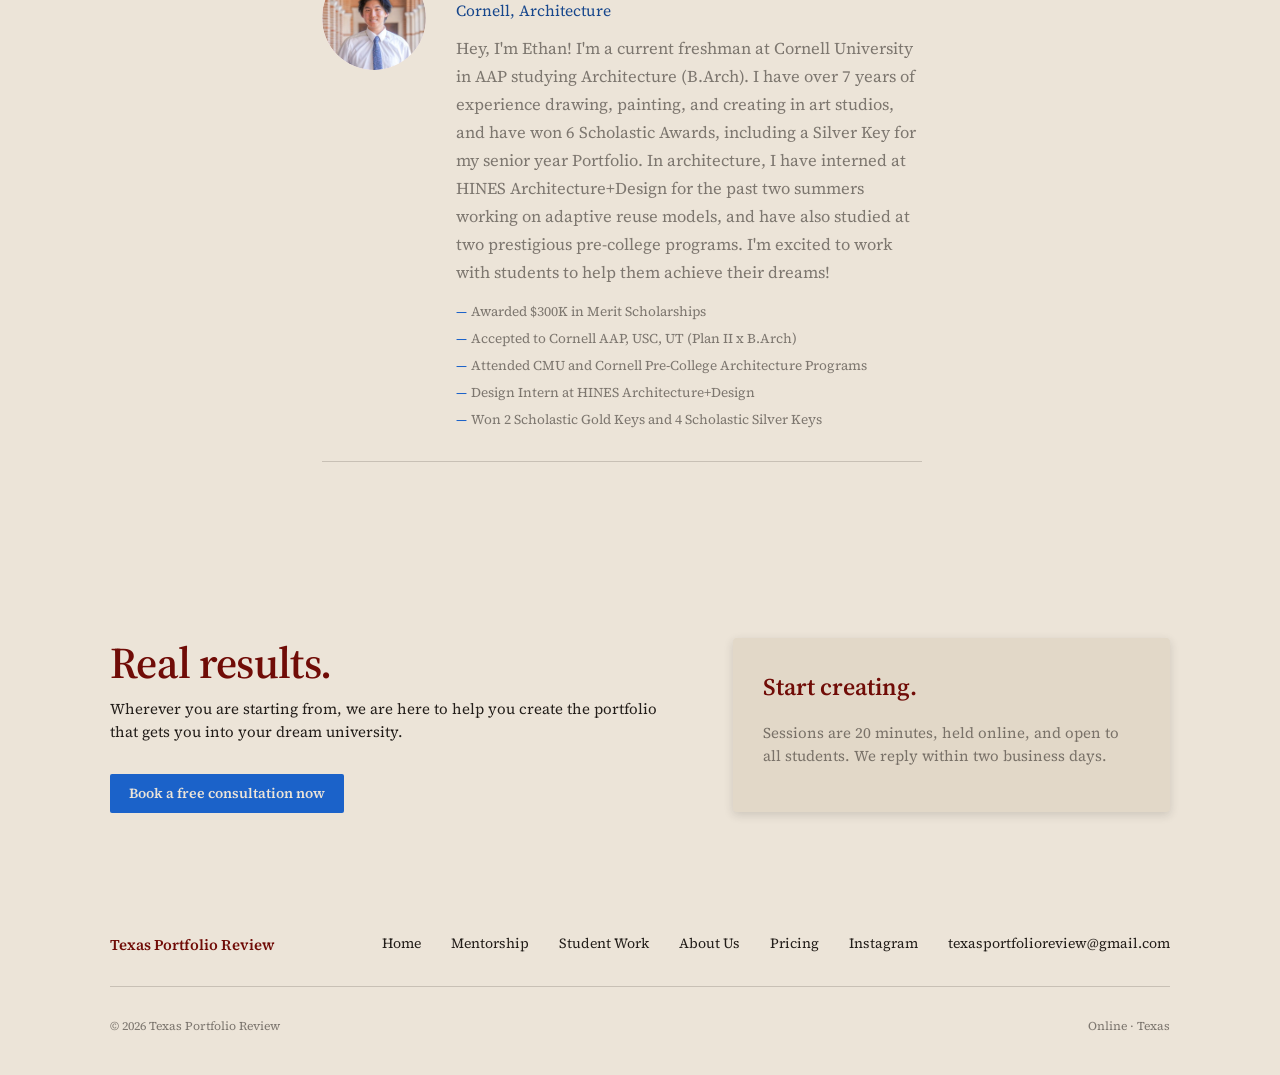
==== commit d7643984: "Add three new artworks, update Helina's credentials - Add Family Line, Field of Dreams, and Ceremoni" ====
--- a/about.html
+++ b/about.html
@@ -85,7 +85,8 @@
               </div>
               <p class="bio">Hey, I'm Helina, a current sophomore at the Rhode Island School of Design (RISD) majoring in Illustration. I've won multiple Scholastic Keys and several #1s in State art competition. I've been doing art for over 10 years now and gotten accepted into the country's top art schools.</p>
               <ul class="counselor-highlights">
-                <li>President of NAHS and Art History Club</li>
+                <li>Advertising intern at Ogilvy</li>
+                <li>Concept artist for a Brown/RISD student game studio</li>
                 <li>Awarded $300K in Merit Scholarships</li>
                 <li>Accepted into RISD, Pratt, Parsons, SCAD</li>
                 <li>Won 3 Scholastic Gold Keys and 4 Scholastic Silver Keys</li>
--- a/css/styles.css
+++ b/css/styles.css
@@ -611,10 +611,9 @@
 .work-card__thumb img { width: 100%; height: 100%; object-fit: contain; }
 
 .work-card__slide {
-  position: absolute; inset: 0; width: 100%; height: 100%; object-fit: contain;
-  opacity: 0; transition: opacity 0.35s ease;
-}
-.work-card__slide.is-active { opacity: 1; }
+  display: none; max-width: 100%; max-height: 80vh; width: auto; height: auto;
+}
+.work-card__slide.is-active { display: block; }
 
 .work-card__nav {
   position: absolute; top: 50%; transform: translateY(-50%); z-index: 2;
@@ -667,20 +666,31 @@
 @media (max-width: 900px) { .gallery-grid { column-count: 2; } }
 @media (max-width: 560px) { .gallery-grid { column-count: 1; } }
 
-.modal--work { width: min(880px, 100%); padding: var(--space-4); }
+.gallery-grid[data-gallery-empty] { column-count: 1; }
+.gallery-empty { color: var(--color-text-muted); font-size: 15px; text-align: center; padding: var(--space-8) 0; }
+
+.modal.modal--work {
+  width: min(1100px, 95vw); padding: var(--space-6);
+  display: grid; grid-template-columns: minmax(0, 1.5fr) minmax(260px, 1fr);
+  gap: var(--space-4) var(--space-6); align-items: start;
+}
 .work-modal__stage {
-  position: relative; height: min(60vh, 560px); background: var(--color-surface);
-  border-radius: var(--radius-sm); overflow: hidden;
-}
-.work-modal__slides { position: absolute; inset: 0; }
-.work-modal__meta { padding: var(--space-4) var(--space-2) 0; }
-.work-modal__meta-row { display: flex; align-items: baseline; justify-content: space-between; gap: var(--space-3); }
-.work-modal__meta-row h2 { font-size: 22px; margin: 0; }
-.work-modal__meta .desc { margin-top: var(--space-2); color: var(--color-text-muted); }
+  position: relative; display: flex; align-items: center; justify-content: center;
+  background: var(--color-surface); border-radius: var(--radius-sm); overflow: hidden;
+}
+.work-modal__slides { display: flex; align-items: center; justify-content: center; width: 100%; }
+.work-modal__meta { padding: 0; }
+.work-modal__meta-row { display: flex; align-items: baseline; justify-content: space-between; gap: var(--space-3); flex-wrap: wrap; }
+.work-modal__meta-row h2 { font-size: 24px; margin: 0; }
+.work-modal__info { font-size: 13px; color: var(--color-text-muted); margin: 8px 0 0; }
+.work-modal__meta .desc { margin-top: var(--space-3); color: var(--color-text-muted); font-size: 15px; line-height: 1.6; }
 #work-modal:not(.has-multiple) .work-card__nav,
 #work-modal:not(.has-multiple) .work-card__dots { display: none; }
 
-@media (max-width: 560px) { .work-modal__stage { height: 50vh; } }
+@media (max-width: 760px) {
+  .modal.modal--work { grid-template-columns: 1fr; width: min(560px, 100%); padding: var(--space-4); gap: var(--space-4); }
+  .work-card__slide { max-height: 50vh; }
+}
 
 /* — student work filter bar — */
 .filter-bar { display: flex; flex-wrap: wrap; gap: var(--space-2); margin-bottom: var(--space-6); }
